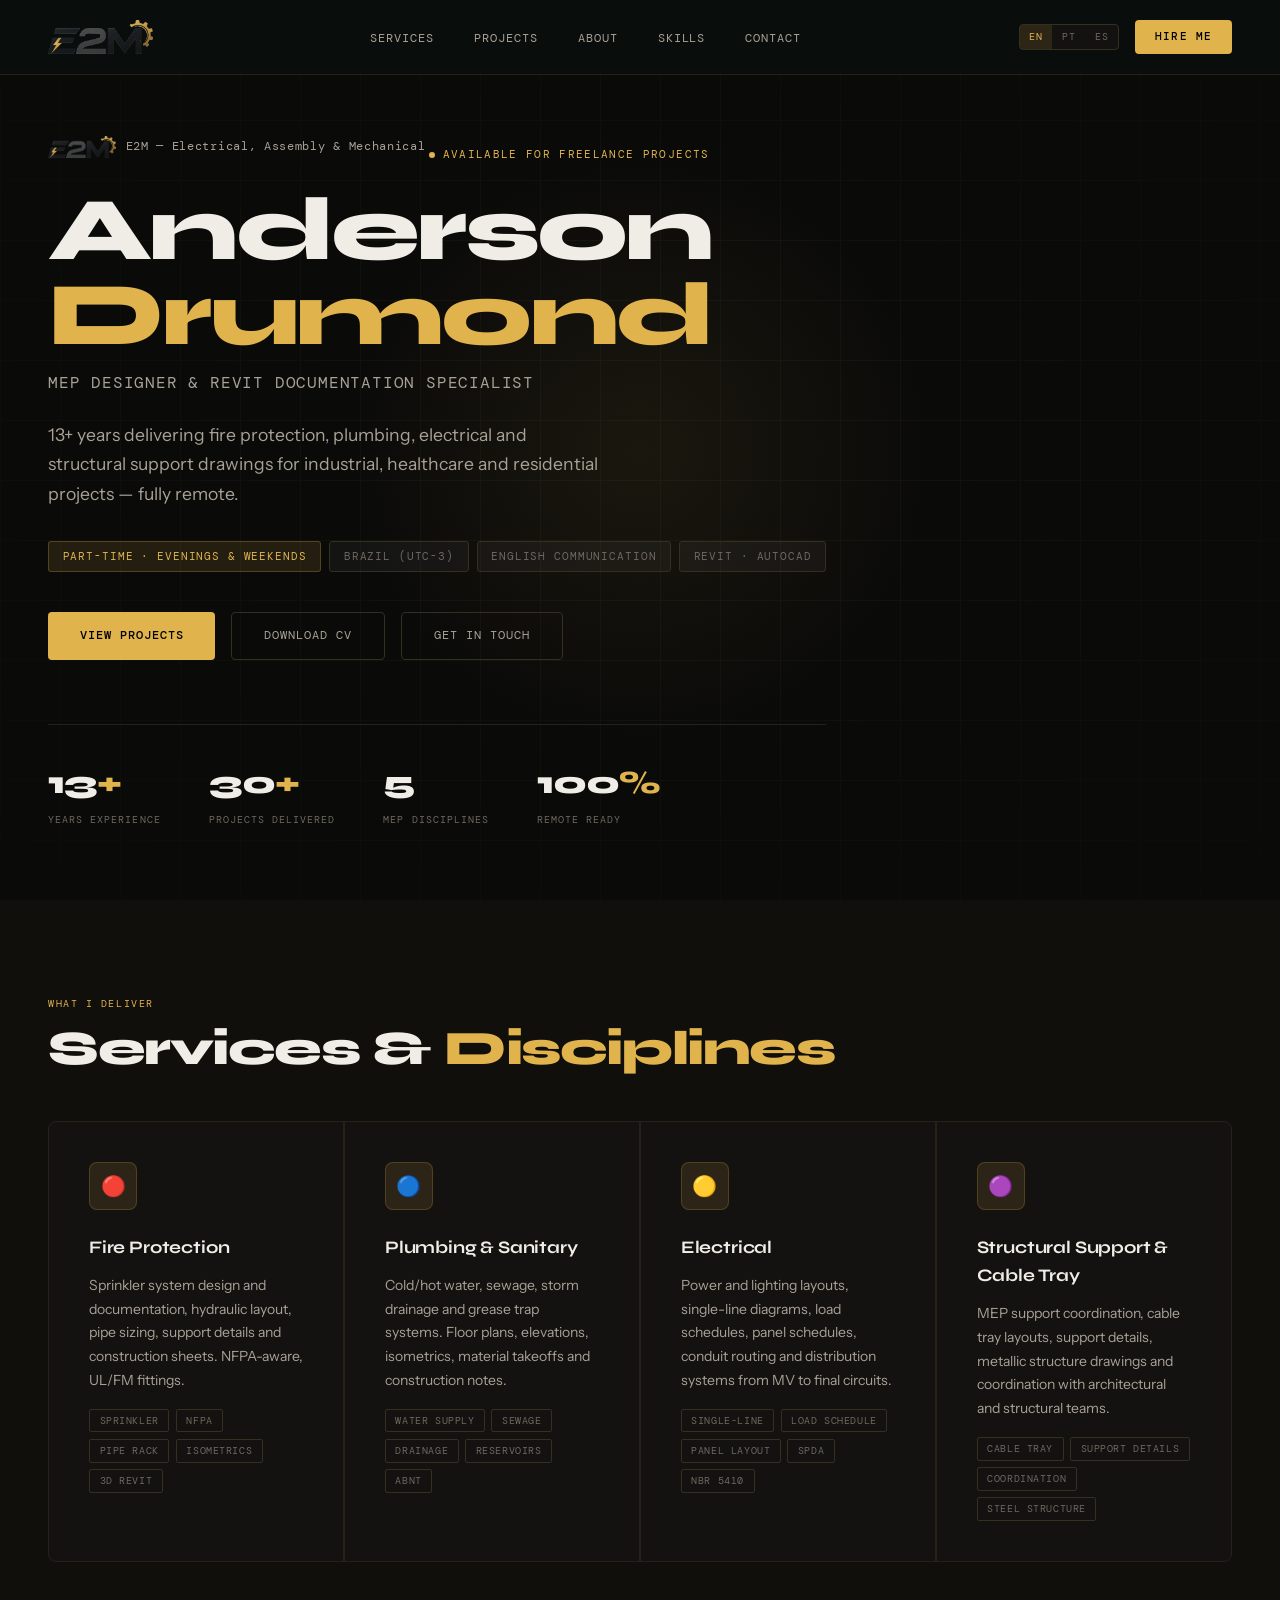
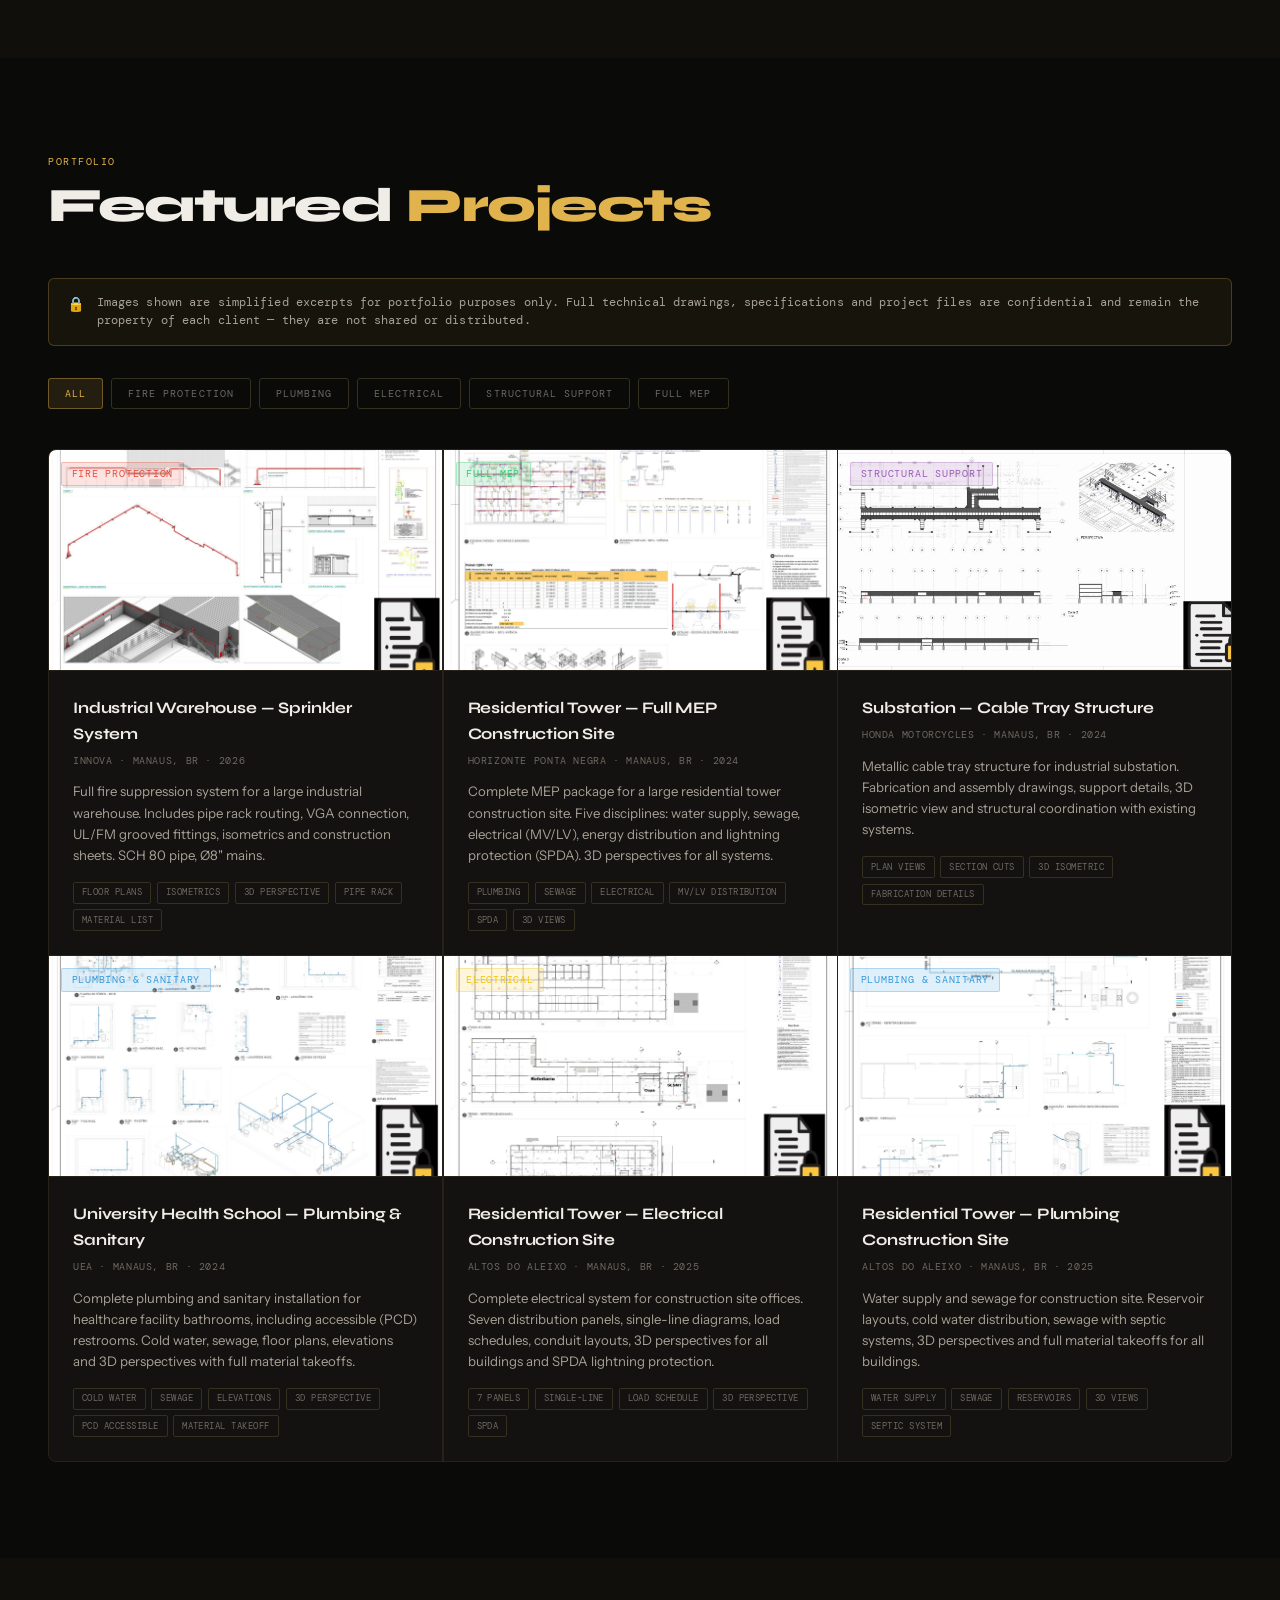
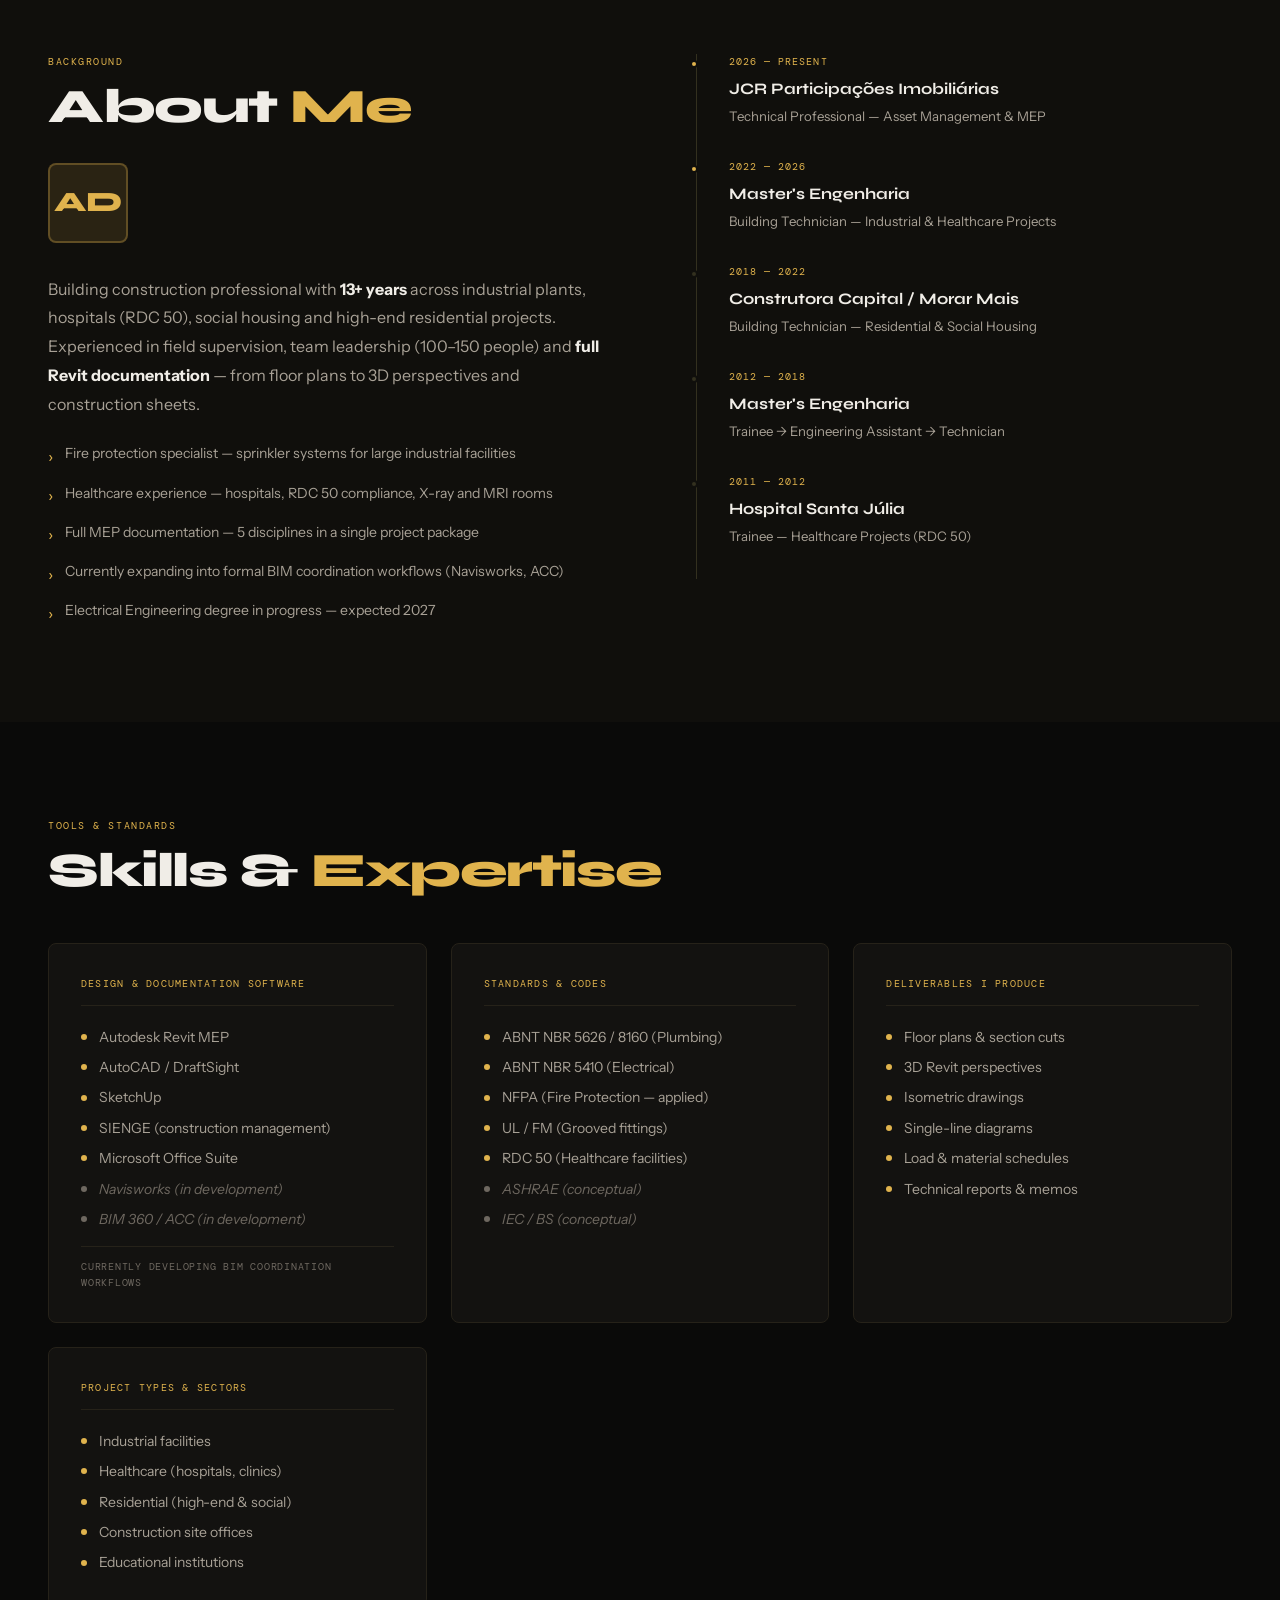
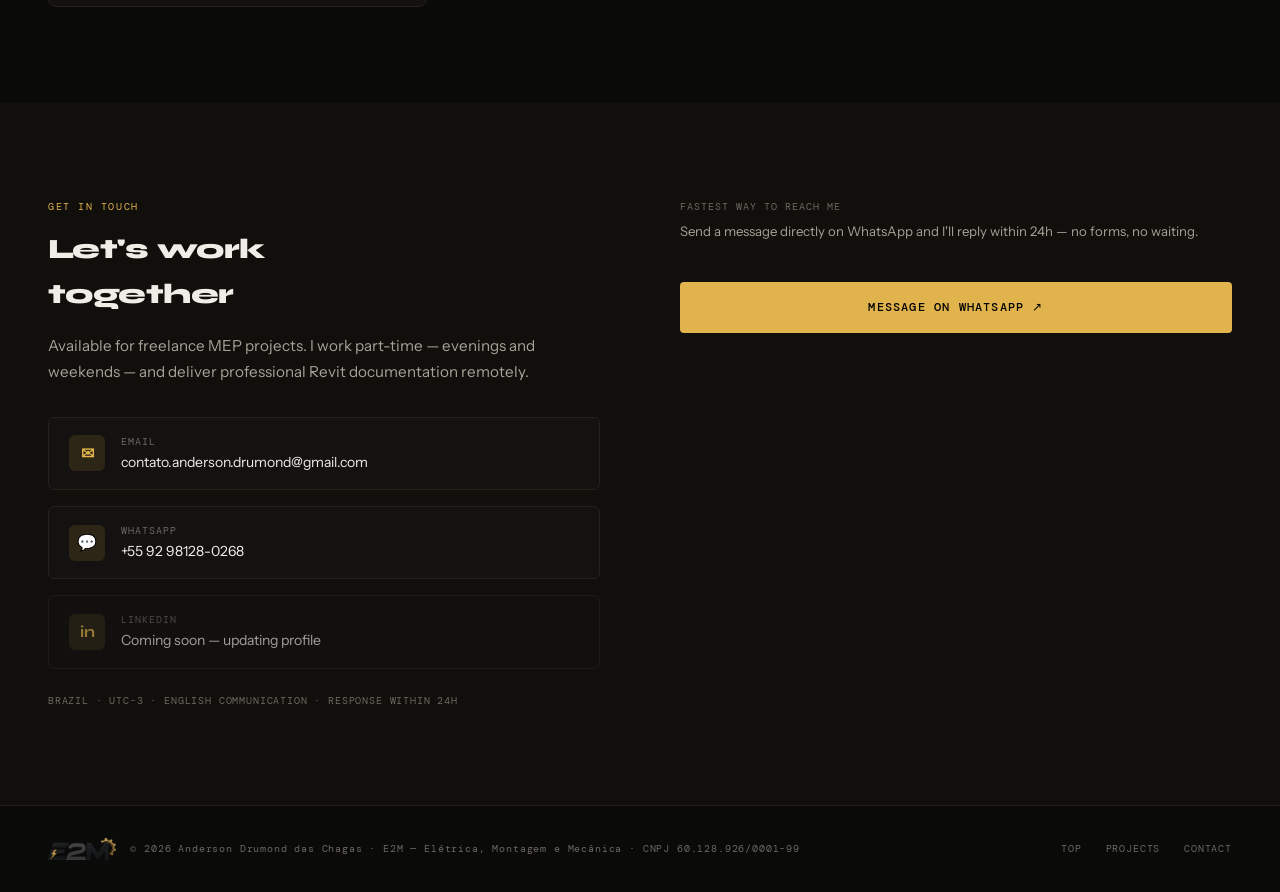
==== index.html @ b2f55cdc "portfolio2m Portfolio Anderson Drumond - MEP Designer" ====
<!DOCTYPE html>
<html lang="en">
<head>
  <meta charset="UTF-8">
  <meta name="viewport" content="width=device-width, initial-scale=1.0">
  <meta name="description" content="Anderson Drumond — MEP Designer & Revit Documentation Specialist. Fire protection, plumbing, electrical and structural support for international AEC projects.">
  <title>Anderson Drumond — MEP Designer & Revit Documentation Specialist · E2M Engenharia</title>
  <link rel="preconnect" href="https://fonts.googleapis.com">
  <link rel="preconnect" href="https://fonts.gstatic.com" crossorigin>
  <link href="https://fonts.googleapis.com/css2?family=Syne:wght@400;500;600;700;800&family=DM+Mono:wght@300;400;500&family=Instrument+Sans:wght@400;500;600&display=swap" rel="stylesheet">
  <link rel="stylesheet" href="css/style.css">
</head>
<body>

<nav>
  <a href="#hero" class="nav-logo"><img src="assets/brand/e2m-mark.png" alt="E2M — Elétrica, Montagem e Mecânica" class="nav-logo-img"></a>
  <ul class="nav-links" id="navLinks">
    <li><a href="#services" data-i18n="nav.services">Services</a></li>
    <li><a href="#projects" data-i18n="nav.projects">Projects</a></li>
    <li><a href="#about" data-i18n="nav.about">About</a></li>
    <li><a href="#skills" data-i18n="nav.skills">Skills</a></li>
    <li><a href="#contact" data-i18n="nav.contact">Contact</a></li>
  </ul>
  <div class="nav-right">
    <div class="lang-switch" role="group" aria-label="Language">
      <button type="button" class="lang-switch__btn active" data-set-lang="en">EN</button>
      <button type="button" class="lang-switch__btn" data-set-lang="pt">PT</button>
      <button type="button" class="lang-switch__btn" data-set-lang="es">ES</button>
    </div>
    <a href="#contact" class="btn-hire" data-i18n="nav.hire">Hire Me</a>
    <button type="button" class="menu-toggle" id="menuToggle" aria-label="Menu" aria-expanded="false">
      <span></span><span></span><span></span>
    </button>
  </div>
</nav>

<section id="hero">
  <div class="hero-grid" aria-hidden="true"></div>
  <div class="hero-glow" aria-hidden="true"></div>
  <div class="hero-content">
    <div class="hero-brand">
      <img src="assets/brand/e2m-mark.png" alt="E2M" class="hero-brand-logo">
      <span data-i18n="hero.brand">E2M — Elétrica, Montagem e Mecânica</span>
    </div>
    <div class="hero-tag" data-i18n="hero.tag">Available for Freelance Projects</div>
    <h1 class="hero-name">Anderson<br><span>Drumond</span></h1>
    <p class="hero-title" data-i18n="hero.title">MEP Designer &amp; Revit Documentation Specialist</p>
    <p class="hero-desc" data-i18n="hero.desc">13+ years delivering fire protection, plumbing, electrical and structural support drawings for industrial, healthcare and residential projects — fully remote.</p>

    <div class="hero-badges">
      <span class="badge badge-gold" data-i18n="hero.badge.parttime">Part-time · Evenings &amp; Weekends</span>
      <span class="badge badge-gray">Brazil (UTC-3)</span>
      <span class="badge badge-gray" data-i18n="hero.badge.english">English communication</span>
      <span class="badge badge-gray">Revit · AutoCAD</span>
    </div>

    <div class="hero-ctas">
      <a href="#projects" class="btn-primary" data-i18n="hero.cta.projects">View Projects</a>
      <a href="cv.html" class="btn-secondary" target="_blank" rel="noopener" data-i18n="hero.cta.cv">Download CV</a>
      <a href="#contact" class="btn-secondary" data-i18n="hero.cta.contact">Get in Touch</a>
    </div>

    <div class="hero-stats">
      <div>
        <div class="stat-num">13<span>+</span></div>
        <div class="stat-label" data-i18n="hero.stat.years">Years Experience</div>
      </div>
      <div>
        <div class="stat-num">30<span>+</span></div>
        <div class="stat-label" data-i18n="hero.stat.projects">Projects Delivered</div>
      </div>
      <div>
        <div class="stat-num">5</div>
        <div class="stat-label" data-i18n="hero.stat.disciplines">MEP Disciplines</div>
      </div>
      <div>
        <div class="stat-num">100<span>%</span></div>
        <div class="stat-label" data-i18n="hero.stat.remote">Remote Ready</div>
      </div>
    </div>
  </div>
</section>

<section id="services">
  <div class="section-header fade-in">
    <div class="section-tag" data-i18n="services.tag">What I deliver</div>
    <h2 class="section-title" data-i18n="services.title" data-i18n-html="true">Services &amp; <span>Disciplines</span></h2>
  </div>
  <div class="services-grid fade-in">
    <div class="service-card">
      <div class="service-icon">🔴</div>
      <div class="service-title" data-i18n="services.fire.title">Fire Protection</div>
      <p class="service-desc" data-i18n="services.fire.desc">Sprinkler system design and documentation...</p>
      <div class="service-tags">
        <span class="service-tag">Sprinkler</span><span class="service-tag">NFPA</span><span class="service-tag">Pipe Rack</span><span class="service-tag">Isometrics</span><span class="service-tag">3D Revit</span>
      </div>
    </div>
    <div class="service-card">
      <div class="service-icon">🔵</div>
      <div class="service-title" data-i18n="services.plumb.title">Plumbing &amp; Sanitary</div>
      <p class="service-desc" data-i18n="services.plumb.desc">Cold/hot water, sewage...</p>
      <div class="service-tags">
        <span class="service-tag">Water Supply</span><span class="service-tag">Sewage</span><span class="service-tag">Drainage</span><span class="service-tag">Reservoirs</span><span class="service-tag">ABNT</span>
      </div>
    </div>
    <div class="service-card">
      <div class="service-icon">🟡</div>
      <div class="service-title" data-i18n="services.elec.title">Electrical</div>
      <p class="service-desc" data-i18n="services.elec.desc">Power and lighting layouts...</p>
      <div class="service-tags">
        <span class="service-tag">Single-line</span><span class="service-tag">Load Schedule</span><span class="service-tag">Panel Layout</span><span class="service-tag">SPDA</span><span class="service-tag">NBR 5410</span>
      </div>
    </div>
    <div class="service-card">
      <div class="service-icon">🟣</div>
      <div class="service-title" data-i18n="services.struct.title">Structural Support &amp; Cable Tray</div>
      <p class="service-desc" data-i18n="services.struct.desc">MEP support coordination...</p>
      <div class="service-tags">
        <span class="service-tag">Cable Tray</span><span class="service-tag">Support Details</span><span class="service-tag">Coordination</span><span class="service-tag">Steel Structure</span>
      </div>
    </div>
  </div>
</section>

<section id="projects">
  <div class="section-header fade-in">
    <div class="section-tag" data-i18n="projects.tag">Portfolio</div>
    <h2 class="section-title" data-i18n="projects.title" data-i18n-html="true">Featured <span>Projects</span></h2>
  </div>

  <div class="confidentiality-note fade-in">
    <span class="confidentiality-note__icon">🔒</span>
    <p data-i18n="projects.confidentiality">Images shown are simplified excerpts for portfolio purposes only. Full technical drawings, specifications and project files are confidential and remain the property of each client — they are not shared or distributed.</p>
  </div>

  <div class="filter-bar fade-in">
    <button type="button" class="filter-btn active" data-filter="all" onclick="filterProjects('all', this)" data-i18n="projects.filter.all">All</button>
    <button type="button" class="filter-btn" data-filter="fire" onclick="filterProjects('fire', this)" data-i18n="projects.filter.fire">Fire Protection</button>
    <button type="button" class="filter-btn" data-filter="plumb" onclick="filterProjects('plumb', this)" data-i18n="projects.filter.plumb">Plumbing</button>
    <button type="button" class="filter-btn" data-filter="elec" onclick="filterProjects('elec', this)" data-i18n="projects.filter.elec">Electrical</button>
    <button type="button" class="filter-btn" data-filter="struct" onclick="filterProjects('struct', this)" data-i18n="projects.filter.struct">Structural Support</button>
    <button type="button" class="filter-btn" data-filter="mep" onclick="filterProjects('mep', this)" data-i18n="projects.filter.mep">Full MEP</button>
  </div>

  <div class="projects-grid fade-in" id="projects-grid">

    <article class="project-card" data-disc="fire" data-project="innova-spk">
      <div class="project-img">
        <img src="assets/projects/innova-spk/cover.jpg" alt="INNOVA SPK" class="project-cover" onload="this.parentElement.classList.add('has-cover')" onerror="this.remove()">
        <div class="project-img-placeholder"><div class="project-img-icon">🔴</div><div class="project-img-label">3D Revit · Fire Protection</div></div>
        <span class="project-disc disc-fire">Fire Protection</span>
      </div>
      <div class="project-info">
        <div class="project-title" data-i18n="p1.title">Industrial Warehouse — Sprinkler System</div>
        <div class="project-client">INNOVA · Manaus, BR · 2026</div>
        <p class="project-desc" data-i18n="p1.desc">Full fire suppression system...</p>
        <div class="project-deliverables">
          <span class="deliverable">Floor Plans</span><span class="deliverable">Isometrics</span><span class="deliverable">3D Perspective</span><span class="deliverable">Pipe Rack</span><span class="deliverable">Material List</span>
        </div>
      </div>
    </article>

    <article class="project-card" data-disc="mep" data-project="hpn-horizonte">
      <div class="project-img">
        <img src="assets/projects/hpn-horizonte/cover.jpg" alt="HPN" class="project-cover" onload="this.parentElement.classList.add('has-cover')" onerror="this.remove()">
        <div class="project-img-placeholder"><div class="project-img-icon">🟢</div><div class="project-img-label">Full MEP · Construction Site</div></div>
        <span class="project-disc disc-mep">Full MEP</span>
      </div>
      <div class="project-info">
        <div class="project-title" data-i18n="p2.title">Residential Tower — Full MEP Construction Site</div>
        <div class="project-client">Horizonte Ponta Negra · Manaus, BR · 2024</div>
        <p class="project-desc" data-i18n="p2.desc">Complete MEP package...</p>
        <div class="project-deliverables">
          <span class="deliverable">Plumbing</span><span class="deliverable">Sewage</span><span class="deliverable">Electrical</span><span class="deliverable">MV/LV Distribution</span><span class="deliverable">SPDA</span><span class="deliverable">3D Views</span>
        </div>
      </div>
    </article>

    <article class="project-card" data-disc="struct" data-project="moto-honda-se69">
      <div class="project-img">
        <img src="assets/projects/moto-honda-se69/cover.jpg" alt="Honda" class="project-cover" onload="this.parentElement.classList.add('has-cover')" onerror="this.remove()">
        <div class="project-img-placeholder"><div class="project-img-icon">🟣</div><div class="project-img-label">Cable Tray · Industrial</div></div>
        <span class="project-disc disc-struct">Structural Support</span>
      </div>
      <div class="project-info">
        <div class="project-title" data-i18n="p3.title">Substation — Cable Tray Structure</div>
        <div class="project-client">Honda Motorcycles · Manaus, BR · 2024</div>
        <p class="project-desc" data-i18n="p3.desc">Metallic cable tray structure...</p>
        <div class="project-deliverables">
          <span class="deliverable">Plan Views</span><span class="deliverable">Section Cuts</span><span class="deliverable">3D Isometric</span><span class="deliverable">Fabrication Details</span>
        </div>
      </div>
    </article>

    <article class="project-card" data-disc="plumb" data-project="uea-esa">
      <div class="project-img">
        <img src="assets/projects/uea-esa/cover.jpg" alt="UEA" class="project-cover" onload="this.parentElement.classList.add('has-cover')" onerror="this.remove()">
        <div class="project-img-placeholder"><div class="project-img-icon">🔵</div><div class="project-img-label">Plumbing · Healthcare</div></div>
        <span class="project-disc disc-plumb">Plumbing &amp; Sanitary</span>
      </div>
      <div class="project-info">
        <div class="project-title" data-i18n="p4.title">University Health School — Plumbing &amp; Sanitary</div>
        <div class="project-client">UEA · Manaus, BR · 2024</div>
        <p class="project-desc" data-i18n="p4.desc">Complete plumbing and sanitary...</p>
        <div class="project-deliverables">
          <span class="deliverable">Cold Water</span><span class="deliverable">Sewage</span><span class="deliverable">Elevations</span><span class="deliverable">3D Perspective</span><span class="deliverable">PCD Accessible</span><span class="deliverable">Material Takeoff</span>
        </div>
      </div>
    </article>

    <article class="project-card" data-disc="elec" data-project="altos-do-aleixo-eletrica">
      <div class="project-img">
        <img src="assets/projects/altos-do-aleixo-eletrica/cover.jpg" alt="Altos Elétrica" class="project-cover" onload="this.parentElement.classList.add('has-cover')" onerror="this.remove()">
        <div class="project-img-placeholder"><div class="project-img-icon">🟡</div><div class="project-img-label">Electrical · Construction Site</div></div>
        <span class="project-disc disc-elec">Electrical</span>
      </div>
      <div class="project-info">
        <div class="project-title" data-i18n="p5.title">Residential Tower — Electrical Construction Site</div>
        <div class="project-client">Altos do Aleixo · Manaus, BR · 2025</div>
        <p class="project-desc" data-i18n="p5.desc">Complete electrical system...</p>
        <div class="project-deliverables">
          <span class="deliverable">7 Panels</span><span class="deliverable">Single-line</span><span class="deliverable">Load Schedule</span><span class="deliverable">3D Perspective</span><span class="deliverable">SPDA</span>
        </div>
      </div>
    </article>

    <article class="project-card" data-disc="plumb" data-project="altos-do-aleixo-hidraulica">
      <div class="project-img">
        <img src="assets/projects/altos-do-aleixo-hidraulica/cover.jpg" alt="Altos Hidráulica" class="project-cover" onload="this.parentElement.classList.add('has-cover')" onerror="this.remove()">
        <div class="project-img-placeholder"><div class="project-img-icon">🔵</div><div class="project-img-label">Plumbing · Construction Site</div></div>
        <span class="project-disc disc-plumb">Plumbing &amp; Sanitary</span>
      </div>
      <div class="project-info">
        <div class="project-title" data-i18n="p6.title">Residential Tower — Plumbing Construction Site</div>
        <div class="project-client">Altos do Aleixo · Manaus, BR · 2025</div>
        <p class="project-desc" data-i18n="p6.desc">Water supply and sewage...</p>
        <div class="project-deliverables">
          <span class="deliverable">Water Supply</span><span class="deliverable">Sewage</span><span class="deliverable">Reservoirs</span><span class="deliverable">3D Views</span><span class="deliverable">Septic System</span>
        </div>
      </div>
    </article>

  </div>
</section>

<section id="about">
  <div class="about-grid">
    <div class="fade-in">
      <div class="section-tag" data-i18n="about.tag">Background</div>
      <h2 class="section-title" style="margin-bottom:2rem" data-i18n="about.title" data-i18n-html="true">About <span>Me</span></h2>
      <div class="about-initials">AD</div>
      <p class="about-bio" data-i18n="about.bio" data-i18n-html="true">Building construction professional...</p>
      <div class="about-highlights">
        <div class="highlight-item" data-i18n="about.h1">Fire protection specialist...</div>
        <div class="highlight-item" data-i18n="about.h2">Healthcare experience...</div>
        <div class="highlight-item" data-i18n="about.h3">Full MEP documentation...</div>
        <div class="highlight-item" data-i18n="about.h4">Currently expanding into BIM...</div>
        <div class="highlight-item" data-i18n="about.h5">Electrical Engineering degree...</div>
      </div>
    </div>
    <div class="timeline fade-in">
      <div class="timeline-item active">
        <div class="timeline-period">2026 — Present</div>
        <div class="timeline-company">JCR Participações Imobiliárias</div>
        <div class="timeline-role" data-i18n="about.t1.role">Technical Professional — Asset Management &amp; MEP</div>
      </div>
      <div class="timeline-item active">
        <div class="timeline-period">2022 — 2026</div>
        <div class="timeline-company">Master's Engenharia</div>
        <div class="timeline-role" data-i18n="about.t2.role">Building Technician — Industrial &amp; Healthcare Projects</div>
      </div>
      <div class="timeline-item">
        <div class="timeline-period">2018 — 2022</div>
        <div class="timeline-company">Construtora Capital / Morar Mais</div>
        <div class="timeline-role" data-i18n="about.t3.role">Building Technician — Residential &amp; Social Housing</div>
      </div>
      <div class="timeline-item">
        <div class="timeline-period">2012 — 2018</div>
        <div class="timeline-company">Master's Engenharia</div>
        <div class="timeline-role" data-i18n="about.t4.role">Trainee → Engineering Assistant → Technician</div>
      </div>
      <div class="timeline-item">
        <div class="timeline-period">2011 — 2012</div>
        <div class="timeline-company">Hospital Santa Júlia</div>
        <div class="timeline-role" data-i18n="about.t5.role">Trainee — Healthcare Projects (RDC 50)</div>
      </div>
    </div>
  </div>
</section>

<section id="skills">
  <div class="section-header fade-in">
    <div class="section-tag" data-i18n="skills.tag">Tools &amp; Standards</div>
    <h2 class="section-title" data-i18n="skills.title" data-i18n-html="true">Skills &amp; <span>Expertise</span></h2>
  </div>
  <div class="skills-grid fade-in">
    <div class="skill-group">
      <div class="skill-group-title" data-i18n="skills.g1.title">Design &amp; Documentation Software</div>
      <div class="skill-list">
        <div class="skill-item">Autodesk Revit MEP</div>
        <div class="skill-item">AutoCAD / DraftSight</div>
        <div class="skill-item">SketchUp</div>
        <div class="skill-item">SIENGE (construction management)</div>
        <div class="skill-item">Microsoft Office Suite</div>
        <div class="skill-item in-dev">Navisworks (in development)</div>
        <div class="skill-item in-dev">BIM 360 / ACC (in development)</div>
      </div>
      <div class="skill-dev-note" data-i18n="skills.g1.dev">Currently developing BIM coordination workflows</div>
    </div>
    <div class="skill-group">
      <div class="skill-group-title" data-i18n="skills.g2.title">Standards &amp; Codes</div>
      <div class="skill-list">
        <div class="skill-item">ABNT NBR 5626 / 8160 (Plumbing)</div>
        <div class="skill-item">ABNT NBR 5410 (Electrical)</div>
        <div class="skill-item">NFPA (Fire Protection — applied)</div>
        <div class="skill-item">UL / FM (Grooved fittings)</div>
        <div class="skill-item">RDC 50 (Healthcare facilities)</div>
        <div class="skill-item in-dev">ASHRAE (conceptual)</div>
        <div class="skill-item in-dev">IEC / BS (conceptual)</div>
      </div>
    </div>
    <div class="skill-group">
      <div class="skill-group-title" data-i18n="skills.g3.title">Deliverables I produce</div>
      <div class="skill-list">
        <div class="skill-item" data-i18n="skills.g3.i1">Floor plans &amp; section cuts</div>
        <div class="skill-item" data-i18n="skills.g3.i2">3D Revit perspectives</div>
        <div class="skill-item" data-i18n="skills.g3.i3">Isometric drawings</div>
        <div class="skill-item" data-i18n="skills.g3.i4">Single-line diagrams</div>
        <div class="skill-item" data-i18n="skills.g3.i5">Load &amp; material schedules</div>
        <div class="skill-item" data-i18n="skills.g3.i6">Technical reports &amp; memos</div>
      </div>
    </div>
    <div class="skill-group">
      <div class="skill-group-title" data-i18n="skills.g4.title">Project types &amp; sectors</div>
      <div class="skill-list">
        <div class="skill-item" data-i18n="skills.g4.i1">Industrial facilities</div>
        <div class="skill-item" data-i18n="skills.g4.i2">Healthcare (hospitals, clinics)</div>
        <div class="skill-item" data-i18n="skills.g4.i3">Residential (high-end &amp; social)</div>
        <div class="skill-item" data-i18n="skills.g4.i4">Construction site offices</div>
        <div class="skill-item" data-i18n="skills.g4.i5">Educational institutions</div>
      </div>
    </div>
  </div>
</section>

<section id="contact">
  <div class="contact-grid">
    <div class="fade-in">
      <div class="section-tag" data-i18n="contact.tag">Get in touch</div>
      <h2 class="contact-info-title" data-i18n="contact.title" data-i18n-html="true">Let's work<br>together</h2>
      <p class="contact-info-desc" data-i18n="contact.desc">Available for freelance MEP projects...</p>
      <div class="contact-links">
        <a href="mailto:contato.anderson.drumond@gmail.com" class="contact-link">
          <div class="contact-link-icon">✉</div>
          <div><div class="contact-link-label">Email</div><div class="contact-link-value">contato.anderson.drumond@gmail.com</div></div>
        </a>
        <a href="https://wa.me/5592981280268" class="contact-link" target="_blank" rel="noopener">
          <div class="contact-link-icon">💬</div>
          <div><div class="contact-link-label">WhatsApp</div><div class="contact-link-value">+55 92 98128-0268</div></div>
        </a>
        <a href="#" class="contact-link contact-link--disabled">
          <div class="contact-link-icon">in</div>
          <div><div class="contact-link-label">LinkedIn</div><div class="contact-link-value" data-i18n="contact.linkedin">Coming soon — updating profile</div></div>
        </a>
      </div>
      <p class="contact-tz" data-i18n="contact.tz">Brazil · UTC-3 · English communication · Response within 24h</p>
    </div>
    <div class="fade-in">
      <div class="contact-form">
        <div class="form-group">
          <label class="form-label" data-i18n="form.whatsappLabel">Fastest way to reach me</label>
          <p class="project-desc" data-i18n="form.whatsappDesc">Send a message directly on WhatsApp and I'll reply within 24h — no forms, no waiting.</p>
        </div>
        <a class="btn-submit" style="text-align:center;text-decoration:none;display:block" target="_blank" rel="noopener"
           href="https://wa.me/5592981280268?text=Ol%C3%A1%20Anderson%2C%20vi%20seu%20portif%C3%B3lio%20e%20gostaria%20de%20falar%20sobre%20um%20projeto."
           data-i18n="form.whatsappBtn">Message on WhatsApp ↗</a>
      </div>
    </div>
  </div>
</section>

<footer>
  <div class="footer-brand">
    <img src="assets/brand/e2m-mark.png" alt="E2M" class="footer-logo">
    <div class="footer-copy">© 2026 Anderson Drumond das Chagas · E2M — Elétrica, Montagem e Mecânica · CNPJ 60.128.926/0001-99</div>
  </div>
  <div class="footer-links">
    <a href="#hero" data-i18n="footer.top">Top</a>
    <a href="#projects" data-i18n="footer.projects">Projects</a>
    <a href="#contact" data-i18n="footer.contact">Contact</a>
  </div>
</footer>

<div class="modal" id="projectModal" aria-hidden="true" role="dialog" aria-modal="true">
  <div class="modal__backdrop" data-close-modal></div>
  <div class="modal__dialog">
    <button type="button" class="modal__close" data-close-modal aria-label="Close">&times;</button>
    <div class="modal__content" id="modalContent"></div>
  </div>
</div>

<div class="lightbox" id="lightbox" aria-hidden="true" role="dialog" aria-modal="true">
  <div class="lightbox__backdrop" data-close-lightbox></div>
  <button type="button" class="lightbox__close" data-close-lightbox aria-label="Close">&times;</button>
  <button type="button" class="lightbox__nav lightbox__prev" id="lightboxPrev" aria-label="Previous">&#8249;</button>
  <button type="button" class="lightbox__nav lightbox__next" id="lightboxNext" aria-label="Next">&#8250;</button>
  <div class="lightbox__stage"><img id="lightboxImg" alt=""></div>
  <div class="lightbox__counter" id="lightboxCounter"></div>
</div>

<script src="js/i18n.js"></script>
<script src="js/main.js"></script>
</body>
</html>
---- css/style.css ----
:root {
  --bg: #0A0A09;
  --bg2: #100F0C;
  --bg3: #171512;
  --card: #131210;
  --border: #262219;
  --border2: #33301F;
  --gold: #E0B34D;
  --gold2: #C99A35;
  --gold-dim: rgba(224, 179, 77, 0.12);
  --gold-dim2: rgba(224, 179, 77, 0.06);
  --text: #F0EDE7;
  --text2: #A8A196;
  --text3: #6E6860;
  --mono: 'DM Mono', monospace;
  --display: 'Syne', sans-serif;
  --body: 'Instrument Sans', sans-serif;
}

*, *::before, *::after { box-sizing: border-box; margin: 0; padding: 0; }

html { scroll-behavior: smooth; scroll-padding-top: 80px; }

body {
  background: var(--bg);
  color: var(--text);
  font-family: var(--body);
  font-size: 16px;
  line-height: 1.6;
  overflow-x: hidden;
}

::selection { background: var(--gold); color: #000; }

::-webkit-scrollbar { width: 4px; }
::-webkit-scrollbar-track { background: var(--bg); }
::-webkit-scrollbar-thumb { background: var(--border2); border-radius: 2px; }

/* (i18n applied via JS — data-i18n attributes) */

/* NAV */
nav {
  position: fixed;
  top: 0;
  left: 0;
  right: 0;
  z-index: 100;
  display: flex;
  align-items: center;
  justify-content: space-between;
  padding: 1.25rem 3rem;
  background: rgba(10, 15, 13, 0.85);
  backdrop-filter: blur(12px);
  border-bottom: 1px solid var(--border);
}

.nav-logo {
  display: flex;
  align-items: center;
  text-decoration: none;
}

.nav-logo-img {
  height: 34px;
  width: auto;
  display: block;
}

.nav-links {
  display: flex;
  align-items: center;
  gap: 2.5rem;
  list-style: none;
}

.nav-links a {
  font-family: var(--mono);
  font-size: 0.75rem;
  color: var(--text2);
  text-decoration: none;
  letter-spacing: 0.08em;
  text-transform: uppercase;
  transition: color 0.2s;
}

.nav-links a:hover { color: var(--gold); }

.nav-right {
  display: flex;
  align-items: center;
  gap: 1rem;
}

/* Language switcher */
.lang-switch {
  display: flex;
  background: var(--card);
  border: 1px solid var(--border2);
  border-radius: 4px;
  overflow: hidden;
}

.lang-switch__btn {
  font-family: var(--mono);
  font-size: 0.65rem;
  letter-spacing: 0.08em;
  color: var(--text3);
  background: none;
  border: none;
  padding: 0.35rem 0.6rem;
  cursor: pointer;
  transition: all 0.2s;
}

.lang-switch__btn:hover { color: var(--gold); }

.lang-switch__btn.active {
  background: var(--gold-dim);
  color: var(--gold);
}

.btn-hire {
  font-family: var(--mono);
  font-size: 0.7rem;
  letter-spacing: 0.1em;
  text-transform: uppercase;
  background: var(--gold);
  color: #000;
  border: none;
  padding: 0.5rem 1.25rem;
  border-radius: 4px;
  cursor: pointer;
  text-decoration: none;
  font-weight: 500;
  transition: all 0.2s;
}

.btn-hire:hover { background: var(--gold2); transform: translateY(-1px); }

.menu-toggle {
  display: none;
  flex-direction: column;
  gap: 5px;
  padding: 0.5rem;
  background: none;
  border: none;
  cursor: pointer;
}

.menu-toggle span {
  display: block;
  width: 22px;
  height: 2px;
  background: var(--text);
  border-radius: 2px;
}

/* HERO */
#hero {
  min-height: 100vh;
  display: flex;
  align-items: center;
  padding: 8rem 3rem 4rem;
  position: relative;
  overflow: hidden;
}

.hero-grid {
  position: absolute;
  inset: 0;
  background-image:
    linear-gradient(var(--border) 1px, transparent 1px),
    linear-gradient(90deg, var(--border) 1px, transparent 1px);
  background-size: 60px 60px;
  opacity: 0.3;
  mask-image: radial-gradient(ellipse 80% 80% at 50% 50%, black 30%, transparent 100%);
}

.hero-glow {
  position: absolute;
  width: 600px;
  height: 600px;
  background: radial-gradient(circle, rgba(224, 179, 77, 0.08) 0%, transparent 70%);
  top: 50%;
  left: 50%;
  transform: translate(-50%, -50%);
  pointer-events: none;
}

.hero-content { position: relative; z-index: 1; max-width: 900px; }

.hero-brand {
  display: inline-flex;
  align-items: center;
  gap: 0.6rem;
  margin-bottom: 1rem;
  font-family: var(--mono);
  font-size: 0.72rem;
  letter-spacing: 0.06em;
  color: var(--text2);
}

.hero-brand-logo { height: 22px; width: auto; }

.hero-tag {
  display: inline-flex;
  align-items: center;
  gap: 0.5rem;
  font-family: var(--mono);
  font-size: 0.7rem;
  color: var(--gold);
  letter-spacing: 0.12em;
  text-transform: uppercase;
  margin-bottom: 1.5rem;
}

.hero-tag::before {
  content: '';
  width: 6px;
  height: 6px;
  background: var(--gold);
  border-radius: 50%;
  animation: pulse 2s infinite;
}

@keyframes pulse {
  0%, 100% { opacity: 1; transform: scale(1); }
  50% { opacity: 0.4; transform: scale(0.8); }
}

.hero-name {
  font-family: var(--display);
  font-size: clamp(3rem, 7vw, 6rem);
  font-weight: 800;
  line-height: 0.95;
  letter-spacing: -0.03em;
  color: var(--text);
  margin-bottom: 0.75rem;
}

.hero-name span { color: var(--gold); }

.hero-title {
  font-family: var(--mono);
  font-size: clamp(0.85rem, 1.5vw, 1rem);
  color: var(--text2);
  letter-spacing: 0.05em;
  margin-bottom: 1.5rem;
  text-transform: uppercase;
}

.hero-desc {
  font-size: 1.1rem;
  color: var(--text2);
  max-width: 560px;
  line-height: 1.7;
  margin-bottom: 2rem;
}

.hero-badges {
  display: flex;
  flex-wrap: wrap;
  gap: 0.5rem;
  margin-bottom: 2.5rem;
}

.badge {
  font-family: var(--mono);
  font-size: 0.68rem;
  letter-spacing: 0.08em;
  padding: 0.35rem 0.85rem;
  border-radius: 3px;
  text-transform: uppercase;
}

.badge-gold {
  background: var(--gold-dim);
  color: var(--gold);
  border: 1px solid rgba(224, 179, 77, 0.25);
}

.badge-gray {
  background: rgba(255, 255, 255, 0.04);
  color: var(--text3);
  border: 1px solid var(--border2);
}

.hero-ctas { display: flex; gap: 1rem; flex-wrap: wrap; }

.btn-primary {
  font-family: var(--mono);
  font-size: 0.75rem;
  letter-spacing: 0.08em;
  text-transform: uppercase;
  background: var(--gold);
  color: #000;
  border: none;
  padding: 0.85rem 2rem;
  border-radius: 4px;
  cursor: pointer;
  text-decoration: none;
  font-weight: 500;
  transition: all 0.2s;
  display: inline-flex;
  align-items: center;
}

.btn-primary:hover { background: var(--gold2); transform: translateY(-2px); }

.btn-secondary {
  font-family: var(--mono);
  font-size: 0.75rem;
  letter-spacing: 0.08em;
  text-transform: uppercase;
  background: transparent;
  color: var(--text2);
  border: 1px solid var(--border2);
  padding: 0.85rem 2rem;
  border-radius: 4px;
  cursor: pointer;
  text-decoration: none;
  transition: all 0.2s;
  display: inline-flex;
  align-items: center;
}

.btn-secondary:hover { border-color: var(--gold); color: var(--gold); }

.hero-stats {
  display: flex;
  gap: 3rem;
  margin-top: 4rem;
  padding-top: 2rem;
  border-top: 1px solid var(--border);
}

.stat-num {
  font-family: var(--display);
  font-size: 2rem;
  font-weight: 800;
  color: var(--text);
  letter-spacing: -0.03em;
}

.stat-num span { color: var(--gold); }

.stat-label {
  font-family: var(--mono);
  font-size: 0.65rem;
  color: var(--text3);
  text-transform: uppercase;
  letter-spacing: 0.1em;
  margin-top: 0.2rem;
}

/* SECTIONS */
section { padding: 6rem 3rem; }

.section-header { margin-bottom: 3rem; }

.section-tag {
  font-family: var(--mono);
  font-size: 0.65rem;
  color: var(--gold);
  letter-spacing: 0.15em;
  text-transform: uppercase;
  margin-bottom: 0.75rem;
}

.section-title {
  font-family: var(--display);
  font-size: clamp(2rem, 4vw, 3rem);
  font-weight: 800;
  letter-spacing: -0.03em;
  color: var(--text);
  line-height: 1;
}

.section-title span { color: var(--gold); }

/* SERVICES */
#services { background: var(--bg2); }

.services-grid {
  display: grid;
  grid-template-columns: repeat(auto-fit, minmax(260px, 1fr));
  gap: 1.5px;
  background: var(--border);
  border: 1px solid var(--border);
  border-radius: 8px;
  overflow: hidden;
}

.service-card {
  background: var(--card);
  padding: 2.5rem;
  transition: background 0.3s;
  position: relative;
  overflow: hidden;
}

.service-card::before {
  content: '';
  position: absolute;
  top: 0;
  left: 0;
  right: 0;
  height: 2px;
  background: var(--gold);
  transform: scaleX(0);
  transform-origin: left;
  transition: transform 0.3s;
}

.service-card:hover::before { transform: scaleX(1); }
.service-card:hover { background: var(--bg3); }

.service-icon {
  width: 48px;
  height: 48px;
  background: var(--gold-dim);
  border: 1px solid rgba(224, 179, 77, 0.2);
  border-radius: 8px;
  display: flex;
  align-items: center;
  justify-content: center;
  margin-bottom: 1.5rem;
  font-size: 1.25rem;
}

.service-title {
  font-family: var(--display);
  font-size: 1.1rem;
  font-weight: 700;
  color: var(--text);
  margin-bottom: 0.75rem;
  letter-spacing: -0.01em;
}

.service-desc {
  font-size: 0.875rem;
  color: var(--text2);
  line-height: 1.7;
  margin-bottom: 1rem;
}

.service-tags { display: flex; flex-wrap: wrap; gap: 0.4rem; }

.service-tag {
  font-family: var(--mono);
  font-size: 0.6rem;
  color: var(--text3);
  border: 1px solid var(--border2);
  padding: 0.2rem 0.6rem;
  border-radius: 2px;
  letter-spacing: 0.06em;
  text-transform: uppercase;
}

/* PROJECTS */
#projects { background: var(--bg); }

.confidentiality-note {
  display: flex;
  align-items: flex-start;
  gap: 0.75rem;
  background: var(--gold-dim2);
  border: 1px solid rgba(224, 179, 77, 0.25);
  border-radius: 6px;
  padding: 0.9rem 1.1rem;
  margin-bottom: 2rem;
}

.confidentiality-note__icon { font-size: 0.9rem; line-height: 1.5; flex-shrink: 0; }

.confidentiality-note p {
  font-family: var(--mono);
  font-size: 0.72rem;
  line-height: 1.6;
  color: var(--text2);
  letter-spacing: 0.01em;
}

.confidentiality-note--modal { margin-top: 1.25rem; margin-bottom: 0; }

.filter-bar {
  display: flex;
  gap: 0.5rem;
  flex-wrap: wrap;
  margin-bottom: 2.5rem;
}

.filter-btn {
  font-family: var(--mono);
  font-size: 0.65rem;
  letter-spacing: 0.1em;
  text-transform: uppercase;
  background: transparent;
  color: var(--text3);
  border: 1px solid var(--border2);
  padding: 0.5rem 1rem;
  border-radius: 3px;
  cursor: pointer;
  transition: all 0.2s;
}

.filter-btn:hover,
.filter-btn.active {
  background: var(--gold-dim);
  border-color: rgba(224, 179, 77, 0.4);
  color: var(--gold);
}

.projects-grid {
  display: grid;
  grid-template-columns: repeat(auto-fill, minmax(340px, 1fr));
  gap: 1.5px;
  background: var(--border);
  border: 1px solid var(--border);
  border-radius: 8px;
  overflow: hidden;
}

.project-card {
  background: var(--card);
  overflow: hidden;
  transition: background 0.3s;
  display: flex;
  flex-direction: column;
}

.project-card:hover { background: var(--bg3); }
.project-card.is-hidden { display: none !important; }

.project-img {
  width: 100%;
  aspect-ratio: 16 / 9;
  background: var(--bg3);
  display: flex;
  align-items: center;
  justify-content: center;
  overflow: hidden;
  position: relative;
  border-bottom: 1px solid var(--border);
}

.project-cover {
  position: absolute;
  inset: 0;
  width: 100%;
  height: 100%;
  object-fit: cover;
  z-index: 1;
}

.project-img.has-cover .project-img-placeholder { display: none; }

.project-img-placeholder {
  display: flex;
  flex-direction: column;
  align-items: center;
  justify-content: center;
  gap: 0.75rem;
  width: 100%;
  height: 100%;
  background: var(--bg3);
  position: relative;
  z-index: 0;
}

.project-img-icon { font-size: 2.5rem; opacity: 0.3; }

.project-img-label {
  font-family: var(--mono);
  font-size: 0.6rem;
  color: var(--text3);
  letter-spacing: 0.1em;
  text-transform: uppercase;
}

.project-disc {
  font-family: var(--mono);
  font-size: 0.6rem;
  letter-spacing: 0.08em;
  text-transform: uppercase;
  padding: 0.2rem 0.6rem;
  border-radius: 2px;
  position: absolute;
  top: 0.75rem;
  left: 0.75rem;
  z-index: 2;
}

.disc-fire { background: rgba(231, 76, 60, 0.15); color: #E74C3C; border: 1px solid rgba(231, 76, 60, 0.3); }
.disc-plumb { background: rgba(52, 152, 219, 0.15); color: #3498DB; border: 1px solid rgba(52, 152, 219, 0.3); }
.disc-elec { background: rgba(241, 196, 15, 0.15); color: #F1C40F; border: 1px solid rgba(241, 196, 15, 0.3); }
.disc-struct { background: rgba(155, 89, 182, 0.15); color: #9B59B6; border: 1px solid rgba(155, 89, 182, 0.3); }
.disc-mep { background: rgba(46, 204, 113, 0.15); color: #2ECC71; border: 1px solid rgba(46, 204, 113, 0.3); }

.project-info { padding: 1.5rem; flex: 1; }

.project-title {
  font-family: var(--display);
  font-size: 1rem;
  font-weight: 700;
  color: var(--text);
  margin-bottom: 0.4rem;
  letter-spacing: -0.01em;
}

.project-client {
  font-family: var(--mono);
  font-size: 0.65rem;
  color: var(--text3);
  letter-spacing: 0.06em;
  text-transform: uppercase;
  margin-bottom: 0.75rem;
}

.project-desc {
  font-size: 0.825rem;
  color: var(--text2);
  line-height: 1.6;
  margin-bottom: 1rem;
}

.project-deliverables { display: flex; flex-wrap: wrap; gap: 0.35rem; }

.deliverable {
  font-family: var(--mono);
  font-size: 0.58rem;
  color: var(--text3);
  border: 1px solid var(--border2);
  padding: 0.15rem 0.5rem;
  border-radius: 2px;
  letter-spacing: 0.05em;
  text-transform: uppercase;
}

/* ABOUT */
#about { background: var(--bg2); }

.about-grid {
  display: grid;
  grid-template-columns: 1fr 1fr;
  gap: 5rem;
  align-items: start;
}

.about-initials {
  width: 80px;
  height: 80px;
  background: var(--gold-dim);
  border: 2px solid rgba(224, 179, 77, 0.3);
  border-radius: 8px;
  display: flex;
  align-items: center;
  justify-content: center;
  font-family: var(--display);
  font-size: 1.75rem;
  font-weight: 800;
  color: var(--gold);
  margin-bottom: 2rem;
}

.about-bio {
  font-size: 1rem;
  color: var(--text2);
  line-height: 1.8;
  margin-bottom: 1.5rem;
}

.about-bio strong { color: var(--text); }

.about-highlights {
  display: flex;
  flex-direction: column;
  gap: 0.75rem;
}

.highlight-item {
  display: flex;
  align-items: flex-start;
  gap: 0.75rem;
  font-size: 0.875rem;
  color: var(--text2);
}

.highlight-item::before {
  content: '›';
  color: var(--gold);
  font-size: 1rem;
  flex-shrink: 0;
  margin-top: 0.1rem;
}

.timeline {
  display: flex;
  flex-direction: column;
  border-left: 1px solid var(--border2);
  padding-left: 2rem;
  margin-left: 1rem;
}

.timeline-item {
  position: relative;
  padding-bottom: 2rem;
}

.timeline-item::before {
  content: '';
  position: absolute;
  left: -2.45rem;
  top: 0.4rem;
  width: 8px;
  height: 8px;
  border-radius: 50%;
  background: var(--border2);
  border: 2px solid var(--bg2);
}

.timeline-item.active::before { background: var(--gold); }

.timeline-period {
  font-family: var(--mono);
  font-size: 0.65rem;
  color: var(--gold);
  letter-spacing: 0.1em;
  text-transform: uppercase;
  margin-bottom: 0.35rem;
}

.timeline-company {
  font-family: var(--display);
  font-size: 1rem;
  font-weight: 700;
  color: var(--text);
  margin-bottom: 0.25rem;
}

.timeline-role {
  font-size: 0.825rem;
  color: var(--text2);
}

/* SKILLS */
#skills { background: var(--bg); }

.skills-grid {
  display: grid;
  grid-template-columns: repeat(auto-fit, minmax(280px, 1fr));
  gap: 1.5rem;
}

.skill-group {
  background: var(--card);
  border: 1px solid var(--border);
  border-radius: 8px;
  padding: 2rem;
}

.skill-group-title {
  font-family: var(--mono);
  font-size: 0.65rem;
  color: var(--gold);
  letter-spacing: 0.12em;
  text-transform: uppercase;
  margin-bottom: 1.25rem;
  padding-bottom: 0.75rem;
  border-bottom: 1px solid var(--border);
}

.skill-list {
  display: flex;
  flex-direction: column;
  gap: 0.5rem;
}

.skill-item {
  font-size: 0.875rem;
  color: var(--text2);
  display: flex;
  align-items: center;
  gap: 0.75rem;
}

.skill-item::before {
  content: '';
  width: 6px;
  height: 6px;
  border-radius: 50%;
  background: var(--gold);
  flex-shrink: 0;
}

.skill-item.in-dev::before { background: var(--text3); }
.skill-item.in-dev { color: var(--text3); font-style: italic; }

.skill-dev-note {
  font-family: var(--mono);
  font-size: 0.6rem;
  color: var(--text3);
  letter-spacing: 0.08em;
  text-transform: uppercase;
  margin-top: 1rem;
  padding-top: 0.75rem;
  border-top: 1px solid var(--border);
}

/* CONTACT */
#contact { background: var(--bg2); }

.contact-grid {
  display: grid;
  grid-template-columns: 1fr 1fr;
  gap: 5rem;
  align-items: start;
}

.contact-info-title {
  font-family: var(--display);
  font-size: 1.75rem;
  font-weight: 800;
  color: var(--text);
  letter-spacing: -0.02em;
  margin-bottom: 1rem;
}

.contact-info-desc {
  font-size: 0.95rem;
  color: var(--text2);
  line-height: 1.7;
  margin-bottom: 2rem;
}

.contact-links {
  display: flex;
  flex-direction: column;
  gap: 1rem;
}

.contact-link {
  display: flex;
  align-items: center;
  gap: 1rem;
  text-decoration: none;
  padding: 1rem 1.25rem;
  background: var(--card);
  border: 1px solid var(--border);
  border-radius: 6px;
  transition: all 0.2s;
}

.contact-link:hover { border-color: rgba(224, 179, 77, 0.4); background: var(--gold-dim2); }
.contact-link--disabled { opacity: 0.65; pointer-events: none; }

.contact-link-icon {
  width: 36px;
  height: 36px;
  background: var(--gold-dim);
  border-radius: 6px;
  display: flex;
  align-items: center;
  justify-content: center;
  font-size: 1rem;
  flex-shrink: 0;
  font-family: var(--display);
  font-weight: 700;
  color: var(--gold);
}

.contact-link-label {
  font-family: var(--mono);
  font-size: 0.6rem;
  color: var(--text3);
  text-transform: uppercase;
  letter-spacing: 0.1em;
}

.contact-link-value {
  font-size: 0.875rem;
  color: var(--text);
  margin-top: 0.1rem;
}

.contact-tz {
  margin-top: 1.5rem;
  font-family: var(--mono);
  font-size: 0.65rem;
  color: var(--text3);
  letter-spacing: 0.08em;
  text-transform: uppercase;
}

.contact-form {
  display: flex;
  flex-direction: column;
  gap: 1rem;
}

.form-group { display: flex; flex-direction: column; gap: 0.4rem; }

.form-label {
  font-family: var(--mono);
  font-size: 0.62rem;
  color: var(--text3);
  letter-spacing: 0.1em;
  text-transform: uppercase;
}

.form-input,
.form-select,
.form-textarea {
  background: var(--card);
  border: 1px solid var(--border2);
  border-radius: 4px;
  padding: 0.75rem 1rem;
  color: var(--text);
  font-family: var(--body);
  font-size: 0.875rem;
  transition: border-color 0.2s;
  outline: none;
  width: 100%;
}

.form-input:focus,
.form-select:focus,
.form-textarea:focus {
  border-color: rgba(224, 179, 77, 0.5);
}

.form-select { appearance: none; cursor: pointer; }
.form-textarea { resize: vertical; min-height: 120px; }
.form-row { display: grid; grid-template-columns: 1fr 1fr; gap: 1rem; }

.btn-submit {
  font-family: var(--mono);
  font-size: 0.75rem;
  letter-spacing: 0.1em;
  text-transform: uppercase;
  background: var(--gold);
  color: #000;
  border: none;
  padding: 1rem 2rem;
  border-radius: 4px;
  cursor: pointer;
  font-weight: 500;
  transition: all 0.2s;
  margin-top: 0.5rem;
}

.btn-submit:hover { background: var(--gold2); transform: translateY(-2px); }

.form-status {
  font-family: var(--mono);
  font-size: 0.75rem;
  text-align: center;
  margin-top: 0.5rem;
}

.form-status.is-success { color: var(--gold); }
.form-status.is-error { color: #E74C3C; }

/* FOOTER */
footer {
  background: var(--bg);
  border-top: 1px solid var(--border);
  padding: 2rem 3rem;
  display: flex;
  align-items: center;
  justify-content: space-between;
}

.footer-brand {
  display: flex;
  align-items: center;
  gap: 0.9rem;
}

.footer-logo {
  height: 22px;
  width: auto;
  opacity: 0.9;
}

.footer-copy {
  font-family: var(--mono);
  font-size: 0.65rem;
  color: var(--text3);
  letter-spacing: 0.08em;
}

.footer-links { display: flex; gap: 1.5rem; }

.footer-links a {
  font-family: var(--mono);
  font-size: 0.65rem;
  color: var(--text3);
  text-decoration: none;
  letter-spacing: 0.08em;
  text-transform: uppercase;
  transition: color 0.2s;
}

.footer-links a:hover { color: var(--gold); }

/* FADE IN */
.fade-in {
  opacity: 0;
  transform: translateY(24px);
  transition: opacity 0.7s ease, transform 0.7s ease;
}

.fade-in.visible {
  opacity: 1;
  transform: translateY(0);
}

/* CV PAGE */
.cv-page {
  max-width: 800px;
  margin: 0 auto;
  padding: 8rem 1.5rem 4rem;
}

.cv-page__actions {
  display: flex;
  gap: 1rem;
  margin-bottom: 2rem;
  flex-wrap: wrap;
}

.cv-document {
  background: #fff;
  color: #1a1a1a;
  padding: 2.5rem;
  border-radius: 8px;
  box-shadow: 0 8px 32px rgba(0, 0, 0, 0.4);
  font-size: 0.9rem;
  line-height: 1.5;
}

.cv-brand {
  display: flex;
  align-items: center;
  gap: 0.6rem;
  margin-bottom: 0.75rem;
}

.cv-brand-logo { height: 26px; width: auto; }

.cv-brand span {
  font-family: var(--mono);
  font-size: 0.7rem;
  letter-spacing: 0.06em;
  color: #8A6A1E;
  text-transform: uppercase;
}

.cv-document h1 {
  font-family: var(--display);
  font-size: 1.75rem;
  color: #16140F;
  margin-bottom: 0.25rem;
}

.cv-document .cv-tagline {
  font-family: var(--mono);
  font-size: 0.85rem;
  color: #B8862A;
  margin-bottom: 0.75rem;
}

.cv-document .cv-contact {
  font-size: 0.85rem;
  color: #555;
  margin-bottom: 1.5rem;
}

.cv-document h2 {
  font-family: var(--mono);
  font-size: 0.75rem;
  text-transform: uppercase;
  letter-spacing: 0.1em;
  color: #B8862A;
  border-bottom: 2px solid #B8862A;
  padding-bottom: 0.35rem;
  margin: 1.5rem 0 0.75rem;
}

.cv-document ul { list-style: disc; padding-left: 1.25rem; margin-bottom: 0.5rem; }
.cv-document .cv-job { margin-bottom: 1rem; }

.cv-document .cv-job-header {
  display: flex;
  justify-content: space-between;
  flex-wrap: wrap;
  gap: 0.25rem;
  margin-bottom: 0.25rem;
}

@media print {
  nav, footer, .cv-page__actions { display: none; }
  .cv-document { box-shadow: none; padding: 0; }
}

/* PROJECT MODAL */
.modal {
  position: fixed;
  inset: 0;
  z-index: 200;
  display: flex;
  align-items: center;
  justify-content: center;
  padding: 1rem;
  opacity: 0;
  visibility: hidden;
  transition: opacity 0.25s, visibility 0.25s;
}

.modal.is-open { opacity: 1; visibility: visible; }

.modal__backdrop {
  position: absolute;
  inset: 0;
  background: rgba(0, 0, 0, 0.8);
  backdrop-filter: blur(4px);
}

.modal__dialog {
  position: relative;
  width: min(100%, 960px);
  max-height: 90vh;
  overflow-y: auto;
  background: var(--bg2);
  border: 1px solid var(--border);
  border-radius: 8px;
  transform: translateY(16px);
  transition: transform 0.25s;
}

.modal.is-open .modal__dialog { transform: translateY(0); }

.modal__close {
  position: absolute;
  top: 1rem;
  right: 1rem;
  z-index: 2;
  width: 36px;
  height: 36px;
  display: grid;
  place-items: center;
  font-size: 1.4rem;
  color: var(--text2);
  background: var(--card);
  border: 1px solid var(--border2);
  border-radius: 4px;
  cursor: pointer;
}

.modal__close:hover { color: var(--gold); border-color: var(--gold); }

.modal__content { padding: 2rem; }

.modal__header { margin-bottom: 1.5rem; padding-right: 2rem; }

.modal__client {
  font-family: var(--mono);
  font-size: 0.65rem;
  color: var(--gold);
  letter-spacing: 0.1em;
  text-transform: uppercase;
  margin-bottom: 0.5rem;
}

.modal__title {
  font-family: var(--display);
  font-size: 1.35rem;
  font-weight: 700;
  margin-bottom: 0.75rem;
}

.modal__desc {
  font-size: 0.875rem;
  color: var(--text2);
  line-height: 1.7;
  margin-bottom: 1rem;
}

.modal__gallery {
  display: grid;
  grid-template-columns: repeat(auto-fill, minmax(260px, 1fr));
  gap: 0.75rem;
}

.modal__gallery-item {
  padding: 0;
  border: none;
  background: none;
  cursor: zoom-in;
  border-radius: 4px;
  overflow: hidden;
  border: 1px solid var(--border);
  transition: border-color 0.2s;
}

.modal__gallery-item:hover { border-color: var(--gold); }

.modal__gallery-item img {
  width: 100%;
  display: block;
  pointer-events: none;
}

.project-card { cursor: pointer; }

/* LIGHTBOX */
.lightbox {
  position: fixed;
  inset: 0;
  z-index: 300;
  display: flex;
  align-items: center;
  justify-content: center;
  opacity: 0;
  visibility: hidden;
  transition: opacity 0.25s, visibility 0.25s;
}

.lightbox.is-open {
  opacity: 1;
  visibility: visible;
}

.lightbox__backdrop {
  position: absolute;
  inset: 0;
  background: rgba(0, 0, 0, 0.92);
  cursor: zoom-out;
}

.lightbox__stage {
  position: relative;
  z-index: 1;
  max-width: min(96vw, 1400px);
  max-height: 92vh;
  padding: 1rem;
}

.lightbox__stage img {
  display: block;
  max-width: min(96vw, 1400px);
  max-height: 92vh;
  width: auto;
  height: auto;
  object-fit: contain;
  border-radius: 4px;
  box-shadow: 0 8px 40px rgba(0, 0, 0, 0.5);
}

.lightbox__close {
  position: absolute;
  top: 1rem;
  right: 1rem;
  z-index: 2;
  width: 44px;
  height: 44px;
  display: grid;
  place-items: center;
  font-size: 1.75rem;
  color: var(--text);
  background: rgba(17, 25, 19, 0.9);
  border: 1px solid var(--border2);
  border-radius: 4px;
  cursor: pointer;
}

.lightbox__close:hover { color: var(--gold); border-color: var(--gold); }

.lightbox__nav {
  position: absolute;
  top: 50%;
  transform: translateY(-50%);
  z-index: 2;
  width: 48px;
  height: 48px;
  display: grid;
  place-items: center;
  font-size: 2rem;
  color: var(--text);
  background: rgba(17, 25, 19, 0.9);
  border: 1px solid var(--border2);
  border-radius: 4px;
  cursor: pointer;
  line-height: 1;
}

.lightbox__nav:hover { color: var(--gold); border-color: var(--gold); }
.lightbox__prev { left: 1rem; }
.lightbox__next { right: 1rem; }

.lightbox__nav.is-hidden { display: none; }

.lightbox__counter {
  position: absolute;
  bottom: 1.25rem;
  left: 50%;
  transform: translateX(-50%);
  z-index: 2;
  font-family: var(--mono);
  font-size: 0.7rem;
  color: var(--text2);
  letter-spacing: 0.1em;
  background: rgba(17, 25, 19, 0.9);
  padding: 0.4rem 0.85rem;
  border-radius: 4px;
  border: 1px solid var(--border2);
}

/* MOBILE */
@media (max-width: 768px) {
  nav { padding: 1rem 1.5rem; }

  .nav-links {
    display: none;
    position: absolute;
    top: 100%;
    left: 0;
    right: 0;
    flex-direction: column;
    gap: 0;
    padding: 1rem 1.5rem;
    background: var(--bg2);
    border-bottom: 1px solid var(--border);
  }

  .nav-links.is-open { display: flex; }
  .nav-links li { width: 100%; }
  .nav-links a { display: block; padding: 0.75rem 0; }

  .menu-toggle { display: flex; }
  .btn-hire { display: none; }

  section { padding: 4rem 1.5rem; }
  #hero { padding: 6rem 1.5rem 3rem; }
  .hero-stats { gap: 1.5rem; flex-wrap: wrap; }
  .about-grid,
  .contact-grid { grid-template-columns: 1fr; gap: 2.5rem; }
  footer { flex-direction: column; gap: 1rem; text-align: center; }
  .form-row { grid-template-columns: 1fr; }
}
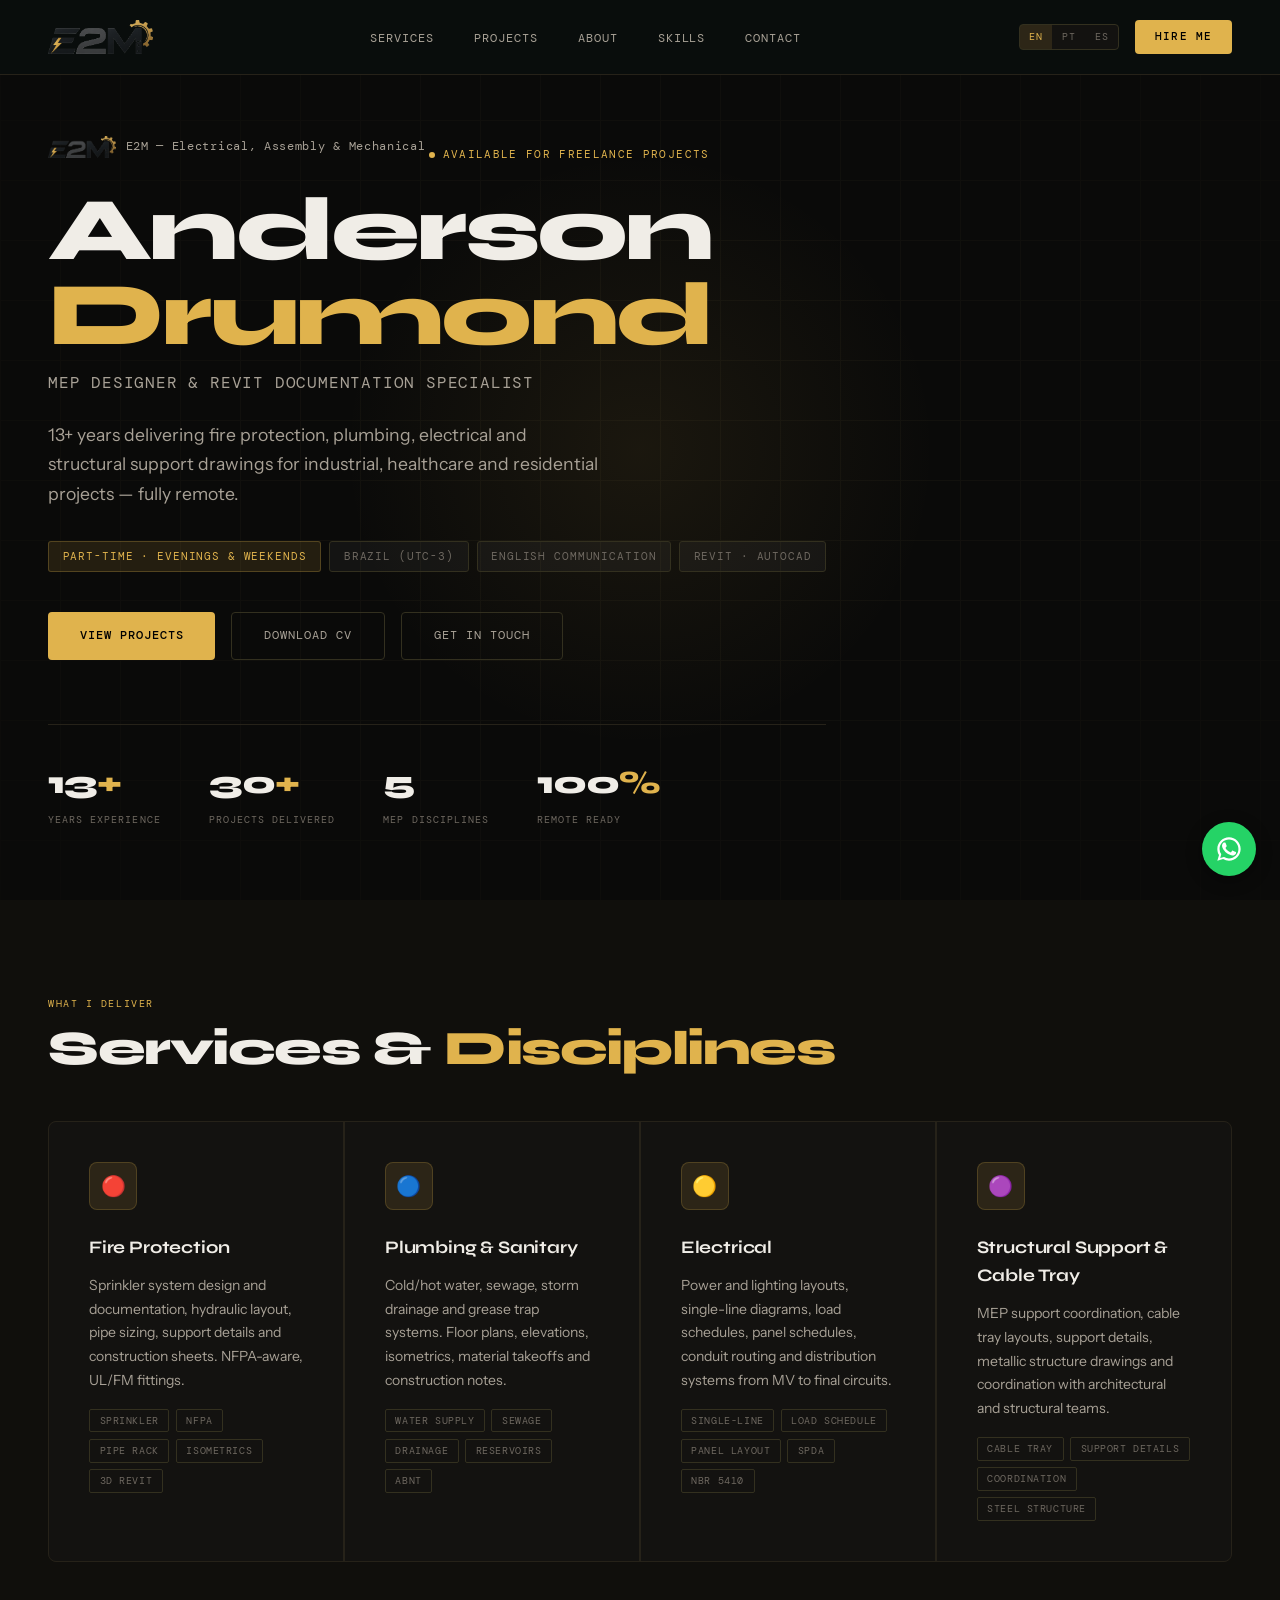
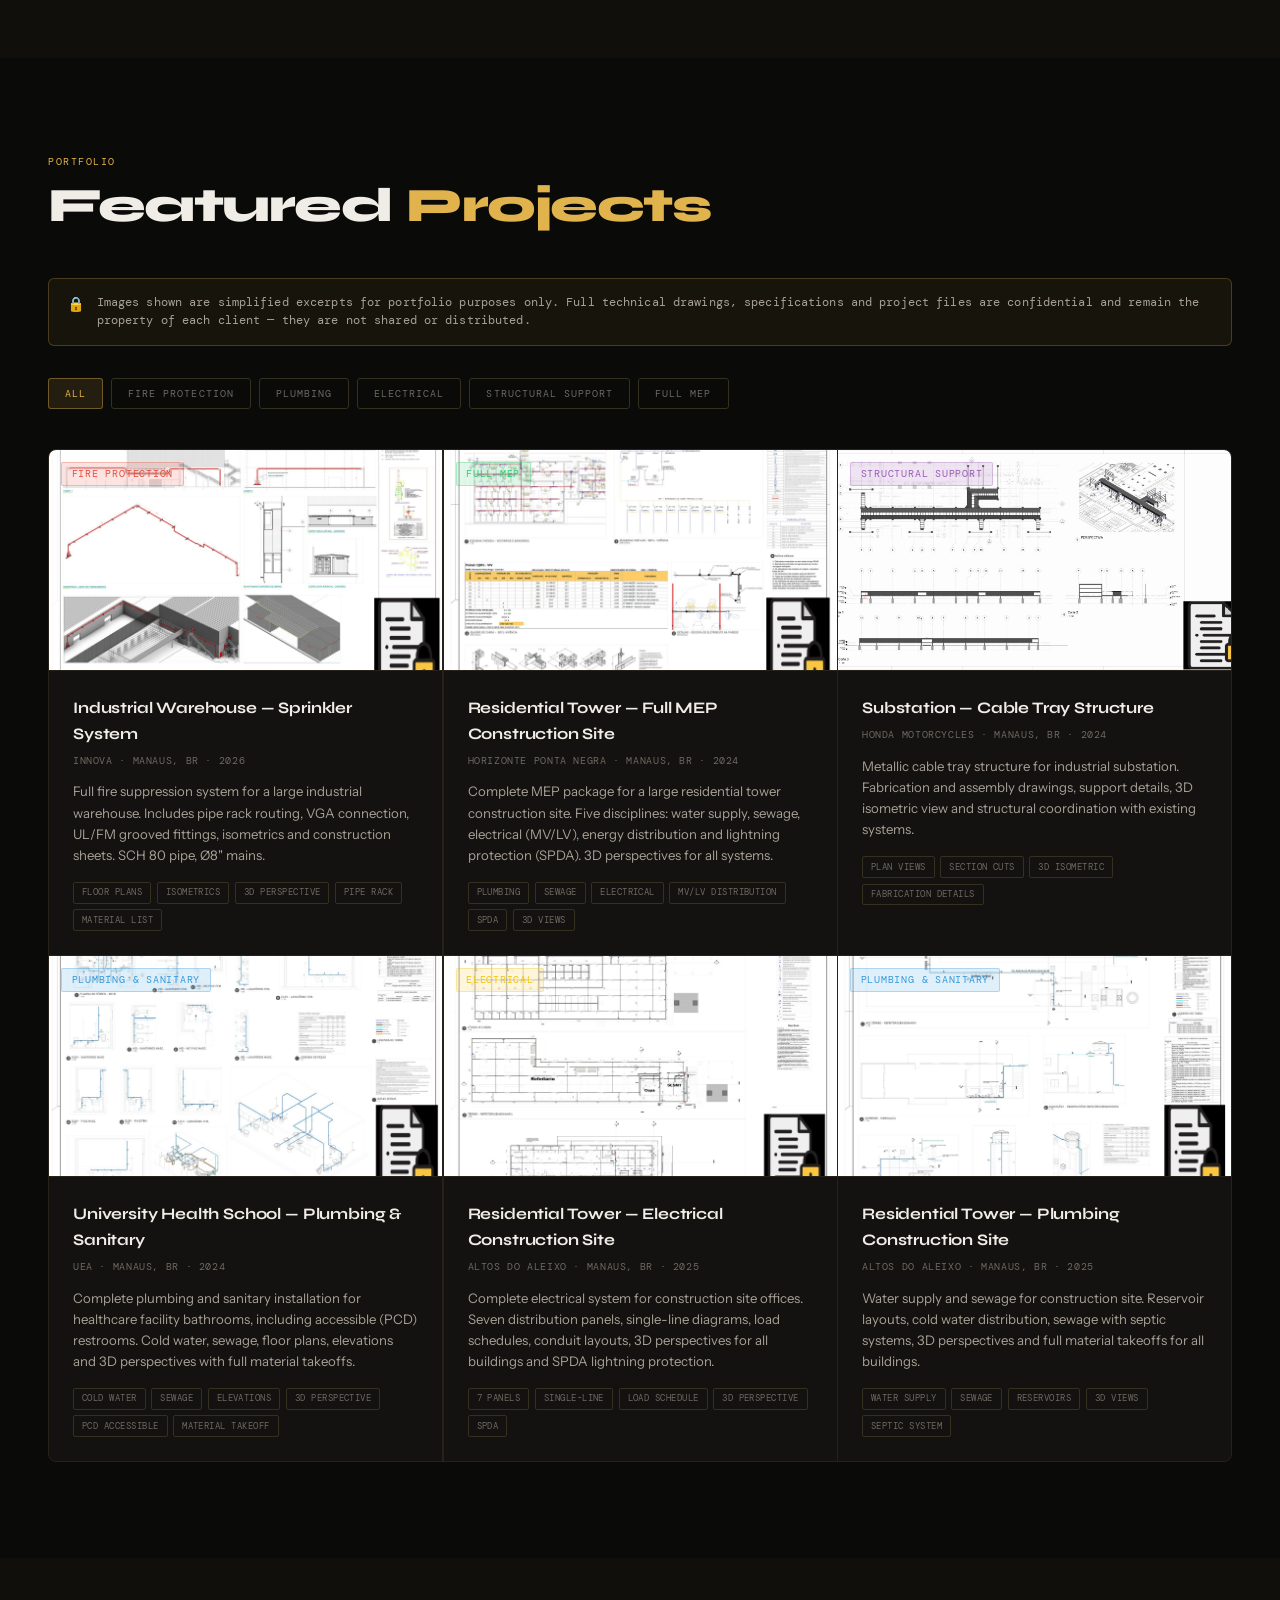
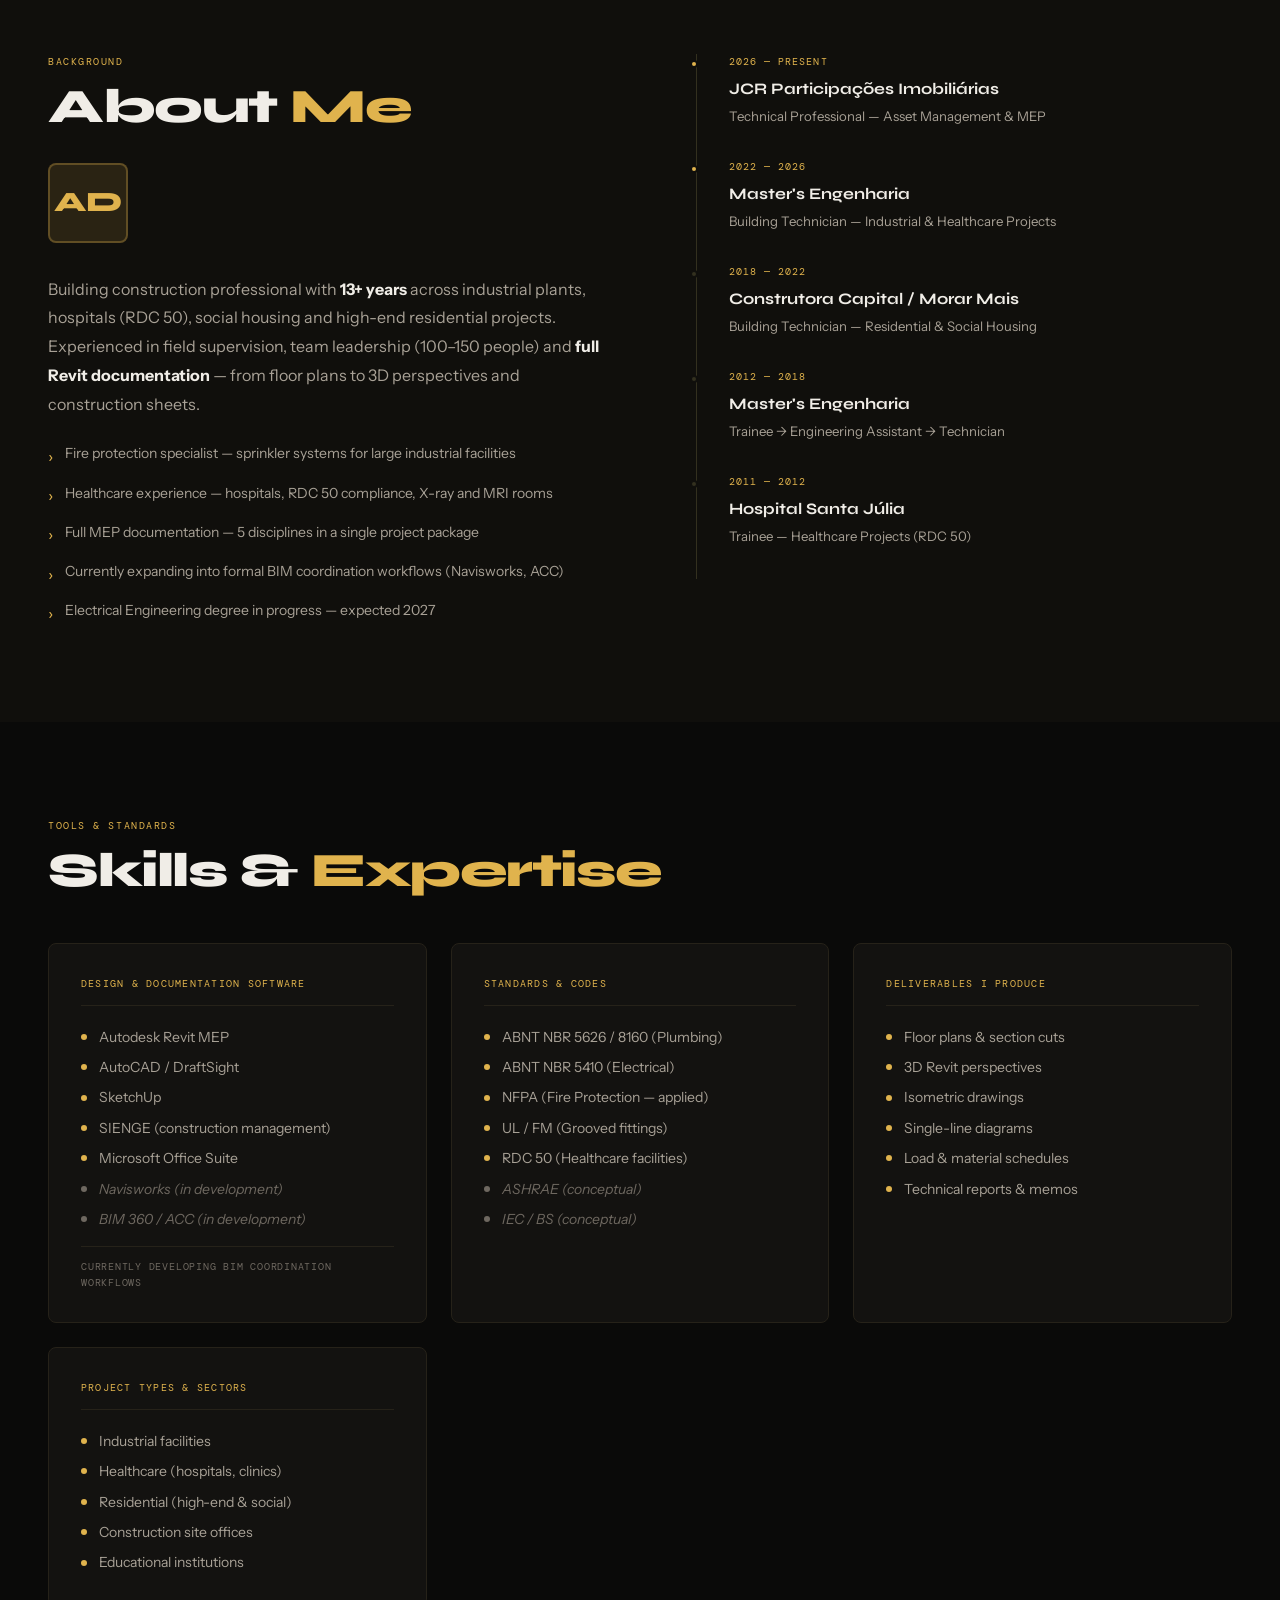
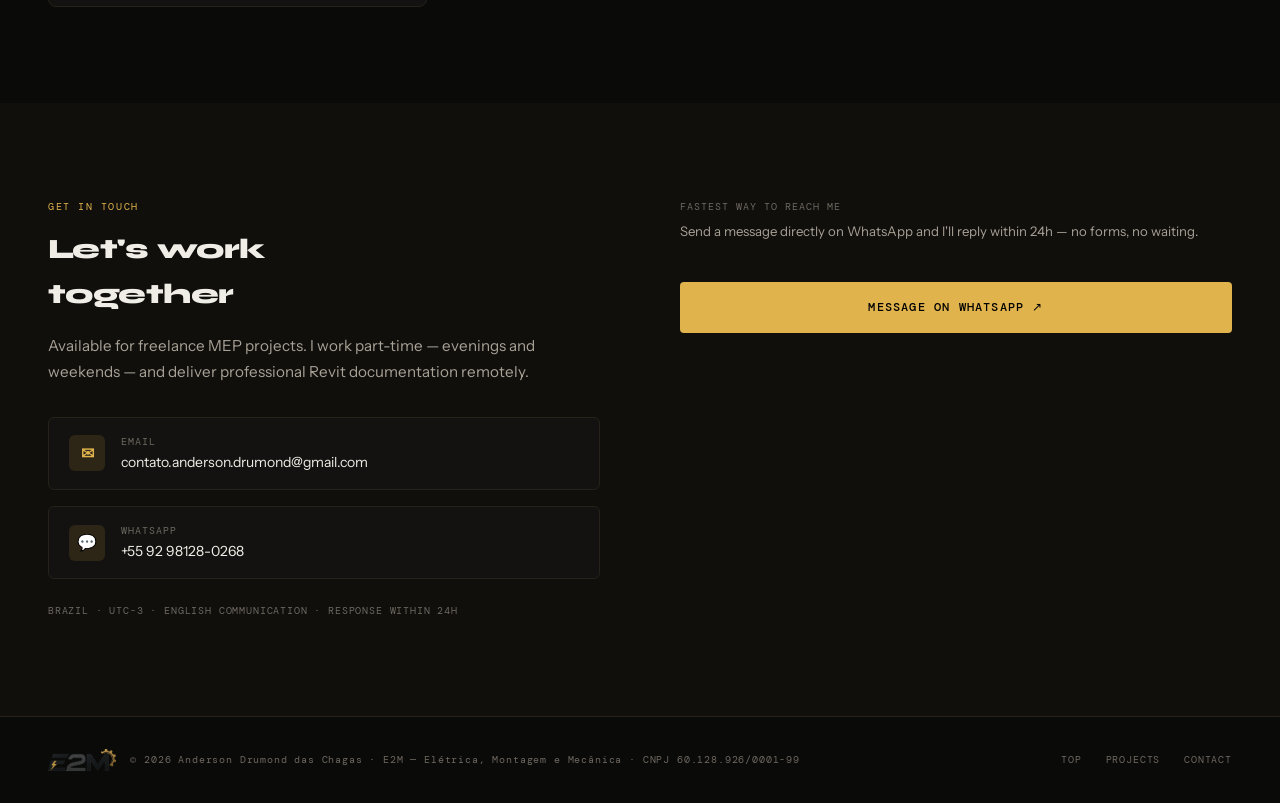
==== commit 8127f880: "Go" ====
--- a/index.html
+++ b/index.html
@@ -5,6 +5,20 @@
   <meta name="viewport" content="width=device-width, initial-scale=1.0">
   <meta name="description" content="Anderson Drumond — MEP Designer & Revit Documentation Specialist. Fire protection, plumbing, electrical and structural support for international AEC projects.">
   <title>Anderson Drumond — MEP Designer & Revit Documentation Specialist · E2M Engenharia</title>
+
+  <link rel="icon" type="image/png" sizes="32x32" href="assets/brand/favicon-32.png">
+  <link rel="icon" type="image/png" sizes="192x192" href="assets/brand/favicon-192.png">
+  <link rel="apple-touch-icon" sizes="180x180" href="assets/brand/favicon-180.png">
+
+  <meta property="og:type" content="website">
+  <meta property="og:title" content="Anderson Drumond — MEP Designer & Revit Documentation Specialist">
+  <meta property="og:description" content="Fire protection, plumbing, electrical and structural support for international AEC projects. E2M — Elétrica, Montagem e Mecânica.">
+  <meta property="og:image" content="https://andersontrabalho.github.io/E2M-Engenharia/assets/brand/og-image.jpg">
+  <meta property="og:url" content="https://andersontrabalho.github.io/E2M-Engenharia/">
+  <meta name="twitter:card" content="summary_large_image">
+  <meta name="twitter:title" content="Anderson Drumond — MEP Designer & Revit Documentation Specialist">
+  <meta name="twitter:description" content="Fire protection, plumbing, electrical and structural support for international AEC projects. E2M — Elétrica, Montagem e Mecânica.">
+  <meta name="twitter:image" content="https://andersontrabalho.github.io/E2M-Engenharia/assets/brand/og-image.jpg">
   <link rel="preconnect" href="https://fonts.googleapis.com">
   <link rel="preconnect" href="https://fonts.gstatic.com" crossorigin>
   <link href="https://fonts.googleapis.com/css2?family=Syne:wght@400;500;600;700;800&family=DM+Mono:wght@300;400;500&family=Instrument+Sans:wght@400;500;600&display=swap" rel="stylesheet">
@@ -358,10 +372,6 @@
           <div class="contact-link-icon">💬</div>
           <div><div class="contact-link-label">WhatsApp</div><div class="contact-link-value">+55 92 98128-0268</div></div>
         </a>
-        <a href="#" class="contact-link contact-link--disabled">
-          <div class="contact-link-icon">in</div>
-          <div><div class="contact-link-label">LinkedIn</div><div class="contact-link-value" data-i18n="contact.linkedin">Coming soon — updating profile</div></div>
-        </a>
       </div>
       <p class="contact-tz" data-i18n="contact.tz">Brazil · UTC-3 · English communication · Response within 24h</p>
     </div>
@@ -408,6 +418,10 @@
   <div class="lightbox__counter" id="lightboxCounter"></div>
 </div>
 
+<a href="https://wa.me/5592981280268?text=Ol%C3%A1%20Anderson%2C%20vi%20seu%20portif%C3%B3lio%20e%20gostaria%20de%20falar%20sobre%20um%20projeto." class="whatsapp-float" target="_blank" rel="noopener" aria-label="WhatsApp">
+  <svg viewBox="0 0 24 24" fill="currentColor" aria-hidden="true"><path d="M17.472 14.382c-.297-.149-1.758-.867-2.03-.967-.273-.099-.471-.148-.67.15-.197.297-.767.966-.94 1.164-.173.199-.347.223-.644.075-.297-.15-1.255-.463-2.39-1.475-.883-.788-1.48-1.761-1.653-2.059-.173-.297-.018-.458.13-.606.134-.133.298-.347.446-.52.149-.174.198-.298.298-.497.099-.198.05-.371-.025-.52-.075-.149-.669-1.612-.916-2.207-.242-.579-.487-.5-.669-.51-.173-.008-.371-.01-.57-.01-.198 0-.52.074-.792.372-.272.297-1.04 1.016-1.04 2.479 0 1.462 1.065 2.875 1.213 3.074.149.198 2.096 3.2 5.077 4.487.709.306 1.262.489 1.694.625.712.227 1.36.195 1.872.118.571-.085 1.758-.719 2.006-1.413.248-.694.248-1.29.173-1.414-.074-.124-.272-.198-.57-.347z"/><path d="M12.001 2C6.478 2 2 6.478 2 12c0 1.85.5 3.635 1.446 5.204L2 22l4.933-1.415A9.955 9.955 0 0012.001 22C17.523 22 22 17.522 22 12S17.523 2 12.001 2zm0 18.09a8.075 8.075 0 01-4.15-1.14l-.298-.177-3.043.873.85-3.166-.196-.31A8.084 8.084 0 013.91 12c0-4.463 3.63-8.09 8.091-8.09 4.462 0 8.09 3.627 8.09 8.09 0 4.462-3.628 8.09-8.09 8.09z"/></svg>
+</a>
+
 <script src="js/i18n.js"></script>
 <script src="js/main.js"></script>
 </body>
--- a/css/style.css
+++ b/css/style.css
@@ -1099,9 +1099,70 @@
   margin-bottom: 0.25rem;
 }
 
+.whatsapp-float {
+  position: fixed;
+  right: 1.5rem;
+  bottom: 1.5rem;
+  width: 54px;
+  height: 54px;
+  background: #25D366;
+  color: #fff;
+  border-radius: 50%;
+  display: flex;
+  align-items: center;
+  justify-content: center;
+  box-shadow: 0 4px 16px rgba(0, 0, 0, 0.4);
+  z-index: 150;
+  transition: transform 0.2s;
+}
+
+.whatsapp-float svg { width: 28px; height: 28px; }
+
+.whatsapp-float:hover { transform: scale(1.08); }
+
+.whatsapp-float::before {
+  content: '';
+  position: absolute;
+  inset: 0;
+  border-radius: 50%;
+  box-shadow: 0 0 0 0 rgba(37, 211, 102, 0.5);
+  animation: wa-pulse 2.4s infinite;
+}
+
+@keyframes wa-pulse {
+  0% { box-shadow: 0 0 0 0 rgba(37, 211, 102, 0.5); }
+  70% { box-shadow: 0 0 0 14px rgba(37, 211, 102, 0); }
+  100% { box-shadow: 0 0 0 0 rgba(37, 211, 102, 0); }
+}
+
+@media (max-width: 768px) {
+  .whatsapp-float { right: 1rem; bottom: 1rem; width: 48px; height: 48px; }
+  .whatsapp-float svg { width: 24px; height: 24px; }
+}
+
 @media print {
-  nav, footer, .cv-page__actions { display: none; }
-  .cv-document { box-shadow: none; padding: 0; }
+  nav, footer, .cv-page__actions, .whatsapp-float { display: none; }
+
+  * { -webkit-print-color-adjust: exact; print-color-adjust: exact; }
+
+  body { background: #fff; }
+
+  .cv-page {
+    max-width: 100%;
+    padding: 0;
+    margin: 0;
+  }
+
+  .cv-document {
+    box-shadow: none;
+    padding: 0;
+    font-size: 10.5pt;
+  }
+
+  .cv-document h2 { break-after: avoid; page-break-after: avoid; }
+  .cv-document .cv-job { break-inside: avoid; page-break-inside: avoid; }
+
+  @page { margin: 1.5cm; }
 }
 
 /* PROJECT MODAL */
